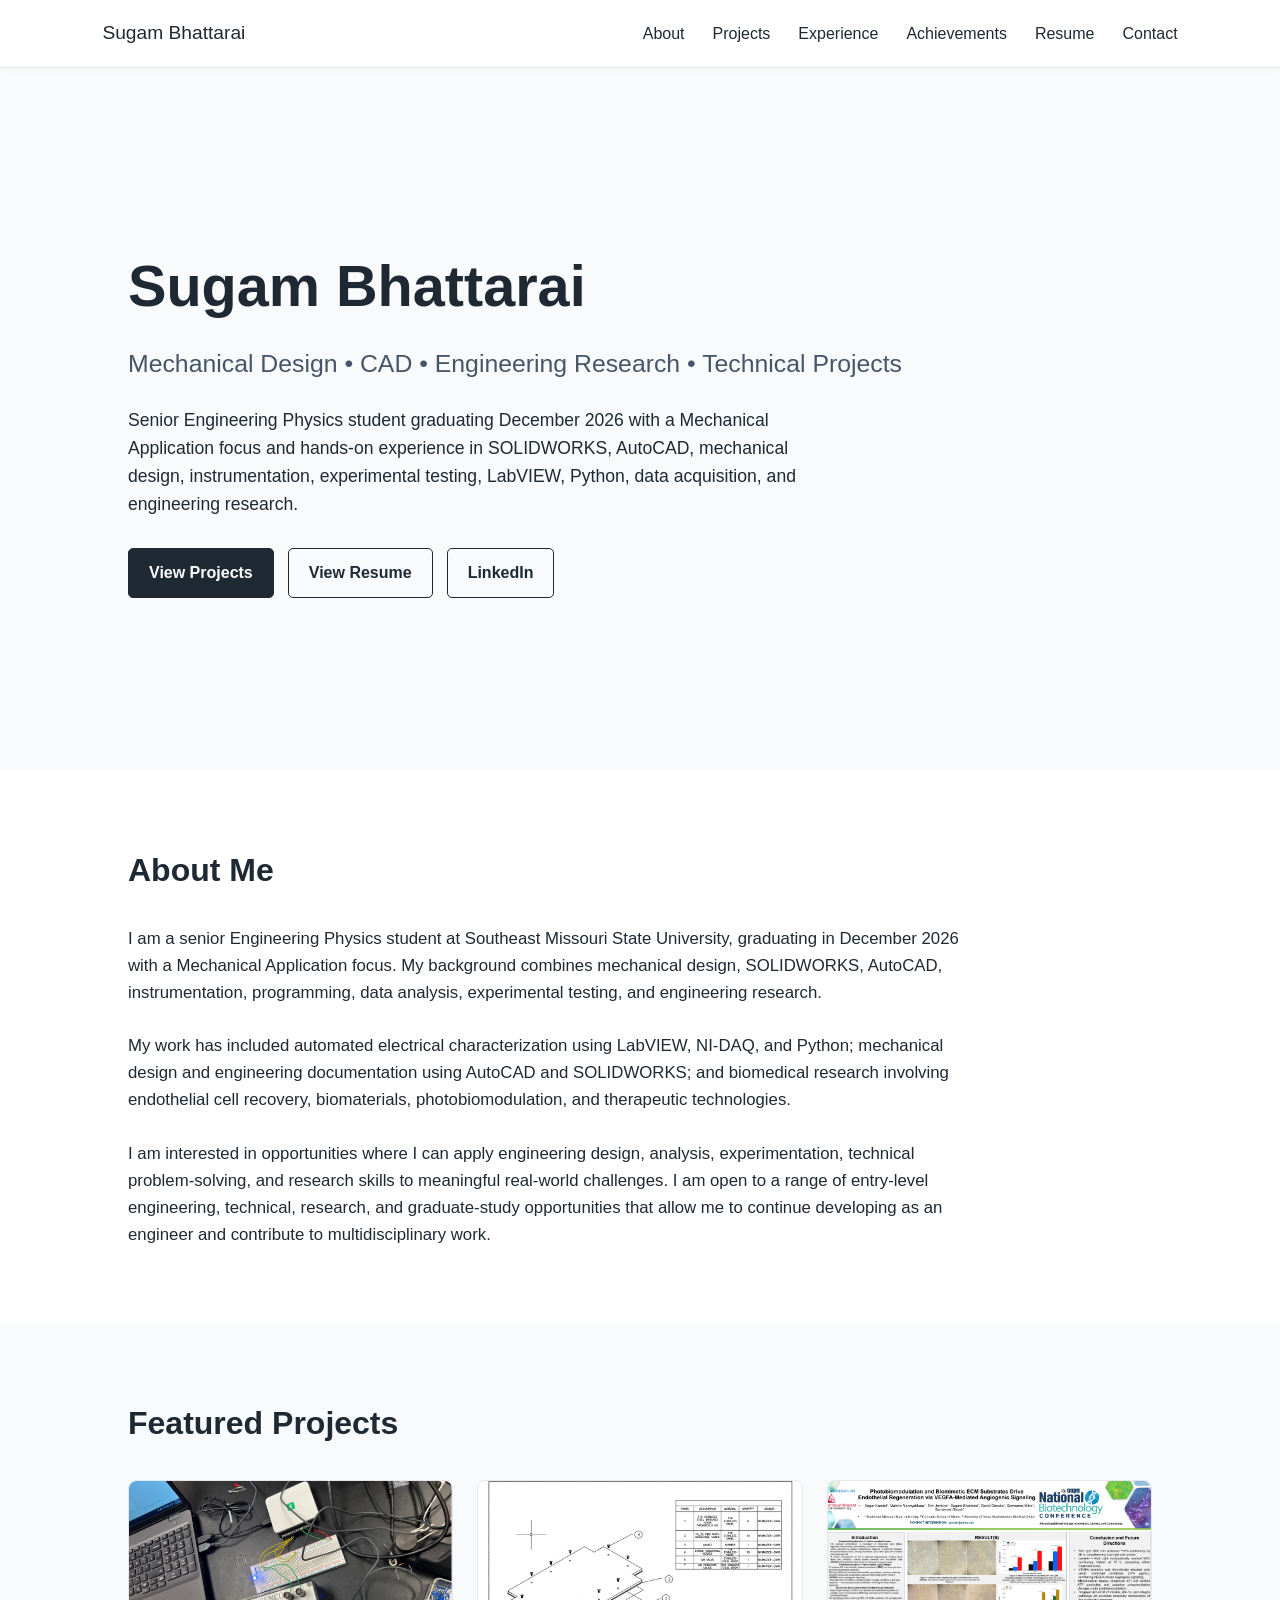
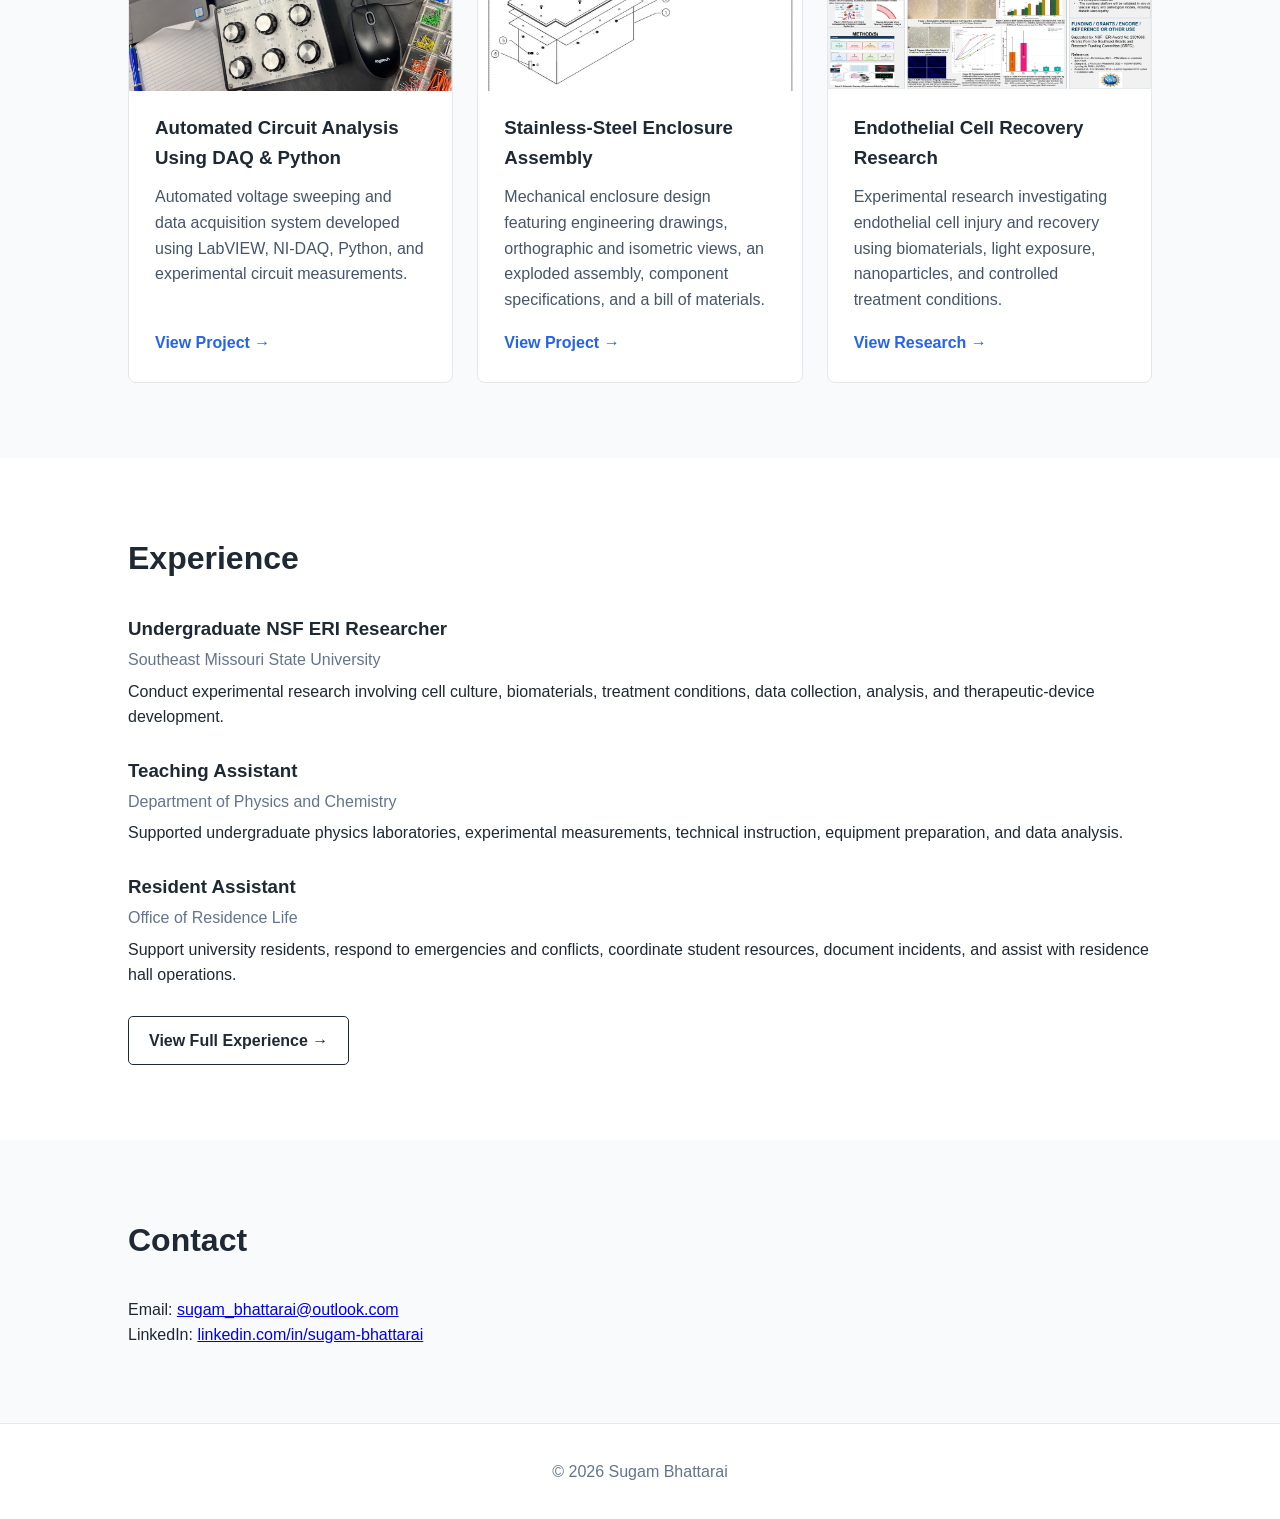
==== index.html @ 2b696fe0 "Update personal statement in index.html Revised personal statement to emphasize interest in a broade" ====
<!DOCTYPE html>
<html lang="en">

<head>
    <meta charset="UTF-8">

    <meta name="viewport"
          content="width=device-width, initial-scale=1.0">

    <meta name="description"
          content="Engineering portfolio of Sugam Bhattarai featuring mechanical design, CAD, research, instrumentation, data analysis, and technical projects.">

    <title>Sugam Bhattarai | Engineering Portfolio</title>

    <link rel="stylesheet" href="style.css">
</head>

<body>

<!-- ====================================================== -->
<!-- NAVIGATION -->
<!-- ====================================================== -->

<nav>

    <div class="logo">
        <a href="index.html">Sugam Bhattarai</a>
    </div>

    <ul>
        <li><a href="index.html#about">About</a></li>
        <li><a href="index.html#projects">Projects</a></li>
        <li><a href="experience.html">Experience</a></li>
        <li><a href="achievements.html">Achievements</a></li>
        <li><a href="resume.html">Resume</a></li>
        <li><a href="index.html#contact">Contact</a></li>
    </ul>

</nav>


<!-- ====================================================== -->
<!-- HERO -->
<!-- ====================================================== -->

<header class="hero">

    <div class="hero-content">

        <h1>Sugam Bhattarai</h1>

       <h2>
    Mechanical Design • CAD • Engineering Research • Technical Projects
</h2>

<p>
    Senior Engineering Physics student graduating December 2026
    with a Mechanical Application focus and hands-on experience
    in SOLIDWORKS, AutoCAD, mechanical design, instrumentation,
    experimental testing, LabVIEW, Python, data acquisition,
    and engineering research.
</p>

       <div class="buttons">

    <a class="button primary"
       href="#projects">
        View Projects
    </a>

    <a class="button"
       href="resume.html">
        View Resume
    </a>

    <a class="button"
       href="https://www.linkedin.com/in/sugam-bhattarai"
       target="_blank">
        LinkedIn
    </a>

</div>

    </div>

</header>


<!-- ====================================================== -->
<!-- ABOUT -->
<!-- ====================================================== -->

<section id="about">

    <h2 class="section-title">
        About Me
    </h2>

    <div class="about-text">

        <p>
            I am a senior Engineering Physics student at Southeast Missouri
            State University, graduating in December 2026 with a Mechanical
            Application focus. My background combines mechanical design,
            SOLIDWORKS, AutoCAD, instrumentation, programming, data analysis,
            experimental testing, and engineering research.
        </p>

        <br>

        <p>
            My work has included automated electrical characterization
            using LabVIEW, NI-DAQ, and Python; mechanical design and
            engineering documentation using AutoCAD and SOLIDWORKS; and
            biomedical research involving endothelial cell recovery,
            biomaterials, photobiomodulation, and therapeutic technologies.
        </p>

        <br>

        <p>
    I am interested in opportunities where I can apply engineering
    design, analysis, experimentation, technical problem-solving,
    and research skills to meaningful real-world challenges. I am
    open to a range of entry-level engineering, technical, research,
    and graduate-study opportunities that allow me to continue
    developing as an engineer and contribute to multidisciplinary work.
</p>

    </div>

</section>


<!-- ====================================================== -->
<!-- PROJECTS -->
<!-- ====================================================== -->

<section id="projects" class="projects">

    <h2 class="section-title">
        Featured Projects
    </h2>

    <div class="project-grid">


        <!-- DAQ PROJECT -->

        <div class="project-card">

            <a class="project-thumbnail-link"
               href="projects/daq-python.html">

                <img class="project-thumbnail"
                     src="images/daq/daq-resistor-setup.png"
                     alt="NI DAQ and resistor circuit testing setup"
                     loading="lazy">

            </a>

            <h3>
                Automated Circuit Analysis Using DAQ & Python
            </h3>

            <p>
                Automated voltage sweeping and data acquisition system
                developed using LabVIEW, NI-DAQ, Python, and experimental
                circuit measurements.
            </p>

            <a class="project-link"
               href="projects/daq-python.html">
                View Project →
            </a>

        </div>


        <!-- ENCLOSURE PROJECT -->

        <div class="project-card">

            <a class="project-thumbnail-link"
               href="projects/enclosure.html">

                <img class="project-thumbnail"
                     src="images/enclosure/enclosure-exploded-assembly.jpeg"
                     alt="Exploded engineering drawing of stainless-steel enclosure"
                     loading="lazy">

            </a>

            <h3>
                Stainless-Steel Enclosure Assembly
            </h3>

            <p>
                Mechanical enclosure design featuring engineering drawings,
                orthographic and isometric views, an exploded assembly,
                component specifications, and a bill of materials.
            </p>

            <a class="project-link"
               href="projects/enclosure.html">
                View Project →
            </a>

        </div>


        <!-- RESEARCH PROJECT -->

        <div class="project-card">

            <a class="project-thumbnail-link"
               href="research.html">

                <img class="project-thumbnail"
                     src="images/research/endothelial-regeneration-poster.jpg"
                     alt="Endothelial regeneration research poster"
                     loading="lazy">

            </a>

            <h3>
                Endothelial Cell Recovery Research
            </h3>

            <p>
                Experimental research investigating endothelial cell injury
                and recovery using biomaterials, light exposure,
                nanoparticles, and controlled treatment conditions.
            </p>

            <a class="project-link"
               href="research.html">
                View Research →
            </a>

        </div>


    </div>

</section>

<!-- ====================================================== -->
<!-- EXPERIENCE -->
<!-- ====================================================== -->

<section id="experience">

    <h2 class="section-title">
        Experience
    </h2>


    <div class="experience-item">

        <h3>
            Undergraduate NSF ERI Researcher
        </h3>

        <div class="experience-meta">
            Southeast Missouri State University
        </div>

        <p>
            Conduct experimental research involving cell culture,
            biomaterials, treatment conditions, data collection,
            analysis, and therapeutic-device development.
        </p>

    </div>


    <div class="experience-item">

        <h3>
            Teaching Assistant
        </h3>

        <div class="experience-meta">
            Department of Physics and Chemistry
        </div>

    <p>
    Supported undergraduate physics laboratories,
    experimental measurements, technical instruction,
    equipment preparation, and data analysis.
</p>

    </div>


    <div class="experience-item">

        <h3>
            Resident Assistant
        </h3>

        <div class="experience-meta">
            Office of Residence Life
        </div>

        <p>
            Support university residents, respond to emergencies
            and conflicts, coordinate student resources,
            document incidents, and assist with residence hall operations.
        </p>

    </div>
    <div class="section-action">

    <a class="button"
       href="experience.html">
        View Full Experience →
    </a>

</div>

</section>


<!-- ====================================================== -->
<!-- CONTACT -->
<!-- ====================================================== -->

<section id="contact" class="projects">

    <h2 class="section-title">
        Contact
    </h2>

    <p>
        Email:
        <a href="mailto:sugam_bhattarai@outlook.com">
            sugam_bhattarai@outlook.com
        </a>
    </p>

    <p>
        LinkedIn:
        <a href="https://www.linkedin.com/in/sugam-bhattarai"
           target="_blank">
            linkedin.com/in/sugam-bhattarai
        </a>
    </p>

</section>


<!-- ====================================================== -->
<!-- FOOTER -->
<!-- ====================================================== -->

<footer>

    © 2026 Sugam Bhattarai

</footer>

</body>

</html>
---- style.css ----
* {
    margin: 0;
    padding: 0;
    box-sizing: border-box;
}

html {
    scroll-behavior: smooth;
}

body {
    font-family: Arial, Helvetica, sans-serif;
    color: #1f2933;
    background: #ffffff;
    line-height: 1.6;
}

/* NAVIGATION */

nav {
    display: flex;
    justify-content: space-between;
    align-items: center;
    padding: 18px 8%;
    border-bottom: 1px solid #e5e7eb;
    background: white;
    position: sticky;
    top: 0;
    z-index: 1000;
}

.logo {
    font-size: 1.2rem;
    font-weight: 700;
}

nav ul {
    display: flex;
    gap: 28px;
    list-style: none;
}

nav a {
    color: #1f2933;
    text-decoration: none;
    font-weight: 500;
}

nav a:hover {
    color: #2563eb;
}

/* HERO */

.hero {
    min-height: 78vh;
    display: flex;
    align-items: center;
    padding: 80px 10%;
    background: #f8fafc;
}

.hero-content {
    max-width: 850px;
}

.hero h1 {
    font-size: 3.6rem;
    margin-bottom: 12px;
}

.hero h2 {
    font-size: 1.55rem;
    font-weight: 500;
    margin-bottom: 22px;
    color: #475569;
}

.hero p {
    font-size: 1.1rem;
    max-width: 720px;
    margin-bottom: 30px;
}

.buttons {
    display: flex;
    gap: 14px;
    flex-wrap: wrap;
}

.button {
    display: inline-block;
    padding: 11px 20px;
    text-decoration: none;
    border: 1px solid #1f2933;
    color: #1f2933;
    border-radius: 5px;
    font-weight: 600;
}

.button.primary {
    background: #1f2933;
    color: white;
}

.button:hover {
    opacity: 0.8;
}

/* GENERAL SECTIONS */

section {
    padding: 75px 10%;
}

.section-title {
    font-size: 2rem;
    margin-bottom: 30px;
}

.about-text {
    max-width: 850px;
    font-size: 1.05rem;
}

/* PROJECTS */

.projects {
    background: #f8fafc;
}

.project-grid {
    display: grid;
    grid-template-columns: repeat(auto-fit, minmax(270px, 1fr));
    gap: 24px;
}

.project-card {
    background: white;
    border: 1px solid #e5e7eb;
    border-radius: 8px;
    padding: 26px;
}

.project-card h3 {
    margin-bottom: 12px;
}

.project-card p {
    color: #475569;
    margin-bottom: 18px;
}

.project-card a {
    color: #2563eb;
    text-decoration: none;
    font-weight: 600;
}

/* EXPERIENCE */

.experience-item {
    margin-bottom: 26px;
}

.experience-item h3 {
    margin-bottom: 3px;
}

.experience-meta {
    color: #64748b;
    margin-bottom: 6px;
}

/* FOOTER */

footer {
    text-align: center;
    padding: 35px;
    border-top: 1px solid #e5e7eb;
    color: #64748b;
}

/* MOBILE */

@media (max-width: 700px) {

    nav ul {
        display: none;
    }

    .hero h1 {
        font-size: 2.5rem;
    }

    .hero {
        min-height: 65vh;
    }
}
/* ====================================================== */
/* PROJECT PAGE */
/* ====================================================== */

.project-hero {
    padding: 90px 10% 70px;
    background: #f8fafc;
    min-height: auto;
}

.project-container {
    max-width: 1000px;
    margin: 0 auto;
}

.project-label {
    text-transform: uppercase;
    letter-spacing: 1.5px;
    font-size: 0.9rem;
    font-weight: 700;
    color: #64748b;
    margin-bottom: 12px;
}

.project-hero h1 {
    font-size: 3rem;
    line-height: 1.15;
    margin-bottom: 18px;
}

.project-subtitle {
    max-width: 800px;
    font-size: 1.15rem;
    color: #475569;
    margin-bottom: 22px;
}

.project-meta {
    display: flex;
    flex-wrap: wrap;
    gap: 12px;
}

.project-meta span {
    border: 1px solid #cbd5e1;
    padding: 7px 12px;
    border-radius: 20px;
    font-size: 0.9rem;
    background: white;
}

.project-list {
    margin-top: 18px;
    padding-left: 22px;
}

.project-list li {
    margin-bottom: 8px;
}

.gallery-placeholder {
    margin-top: 25px;
    min-height: 280px;
    border: 2px dashed #cbd5e1;
    border-radius: 8px;
    display: flex;
    align-items: center;
    justify-content: center;
    color: #64748b;
    background: #f8fafc;
}

.skill-tags {
    display: flex;
    flex-wrap: wrap;
    gap: 10px;
}

.skill-tags span {
    padding: 8px 13px;
    border: 1px solid #cbd5e1;
    border-radius: 20px;
    background: white;
    font-size: 0.9rem;
}

.logo a {
    color: inherit;
    text-decoration: none;
}

@media (max-width: 700px) {

    .project-hero h1 {
        font-size: 2.2rem;
    }

    .project-hero {
        padding-top: 60px;
    }
}
/* ====================================================== */
/* PROJECT IMAGE GALLERY FIX */
/* ====================================================== */

.featured-drawing,
.drawing-card {
    width: 100%;
    max-width: 100%;
    overflow: hidden;
}

.featured-drawing a,
.drawing-card a {
    display: block;
    width: 100%;
}

.featured-drawing img,
.drawing-card img {
    display: block;
    width: 100%;
    max-width: 100%;
    height: auto;
    object-fit: contain;
}

.drawing-grid {
    display: grid;
    grid-template-columns: repeat(2, minmax(0, 1fr));
    gap: 24px;
    width: 100%;
}

@media (max-width: 800px) {
    .drawing-grid {
        grid-template-columns: 1fr;
    }
}
/* ====================================================== */
/* DAQ PROJECT PAGE */
/* ====================================================== */

.flow-grid,
.result-grid {
    display: grid;
    grid-template-columns: repeat(auto-fit, minmax(220px, 1fr));
    gap: 24px;
}

.flow-card,
.result-card {
    background: #ffffff;
    border: 1px solid #e2e8f0;
    border-radius: 10px;
    padding: 22px;
}

.flow-card h3,
.result-card h3 {
    margin-bottom: 10px;
}

.flow-card p,
.result-card p {
    color: #64748b;
}
/* ====================================================== */
/* ACHIEVEMENTS PAGE */
/* ====================================================== */

.achievement-grid {
    display: grid;
    grid-template-columns: repeat(2, minmax(0, 1fr));
    gap: 24px;
}

.achievement-card {
    background: #ffffff;
    border: 1px solid #e2e8f0;
    border-radius: 10px;
    padding: 26px;
}

.achievement-card h3 {
    margin-bottom: 8px;
}

.achievement-card p {
    color: #64748b;
}

.achievement-year {
    display: inline-block;
    font-size: 0.82rem;
    font-weight: 700;
    letter-spacing: 0.7px;
    color: #475569;
    margin-bottom: 10px;
}

.achievement-organization {
    font-weight: 600;
    color: #475569 !important;
}

.membership-card {
    background: #ffffff;
    border: 1px solid #e2e8f0;
    border-radius: 10px;
    padding: 30px;
    max-width: 700px;
}

.membership-card h2 {
    margin-bottom: 4px;
}

.membership-role {
    font-weight: 600;
    color: #475569;
    margin-bottom: 12px;
}

.membership-card p:last-child {
    color: #64748b;
}

@media (max-width: 800px) {

    .achievement-grid {
        grid-template-columns: 1fr;
    }

}
/* ====================================================== */
/* EXPERIENCE PAGE */
/* ====================================================== */

.experience-detail {
    background: #ffffff;
    border: 1px solid #e2e8f0;
    border-radius: 10px;
    padding: 28px;
    margin-bottom: 26px;
}

.experience-header {
    display: flex;
    justify-content: space-between;
    align-items: flex-start;
    gap: 25px;
    margin-bottom: 16px;
}

.experience-header h2 {
    margin-bottom: 3px;
    font-size: 1.35rem;
}

.experience-organization {
    font-weight: 600;
    color: #475569;
}

.experience-location {
    color: #64748b;
    font-size: 0.95rem;
}

.experience-date {
    white-space: nowrap;
    font-weight: 600;
    color: #475569;
}

.experience-list {
    padding-left: 22px;
    margin-bottom: 18px;
}

.experience-list li {
    margin-bottom: 7px;
    color: #475569;
}

@media (max-width: 700px) {

    .experience-header {
        flex-direction: column;
        gap: 6px;
    }

    .experience-date {
        white-space: normal;
    }

}
/* ====================================================== */
/* HOMEPAGE POLISH */
/* ====================================================== */


/* PROJECT CARDS */

.project-card {
    display: flex;
    flex-direction: column;
    transition: transform 0.2s ease,
                box-shadow 0.2s ease;
}

.project-card:hover {
    transform: translateY(-4px);
    box-shadow: 0 10px 24px rgba(15, 23, 42, 0.08);
}


/* PROJECT THUMBNAILS */

.project-thumbnail-link {
    display: block;
    margin: -26px -26px 22px;
    overflow: hidden;
    border-radius: 8px 8px 0 0;
}

.project-thumbnail {
    display: block;
    width: 100%;
    height: 210px;
    object-fit: cover;
    background: #f8fafc;
    transition: transform 0.25s ease;
}

.project-thumbnail-link:hover .project-thumbnail {
    transform: scale(1.025);
}


/* PROJECT LINKS */

.project-link {
    margin-top: auto;
}


/* EXPERIENCE CTA */

.section-action {
    margin-top: 28px;
}


/* NAVIGATION POLISH */

nav {
    box-shadow: 0 1px 8px rgba(15, 23, 42, 0.04);
}

/* ====================================================== */
/* TABLET & MOBILE NAVIGATION */
/* ====================================================== */

@media (max-width: 900px) {

    nav {
        flex-direction: column;
        align-items: center;
        gap: 12px;
        padding: 14px 5%;
    }

    nav ul {
        display: flex;
        flex-wrap: wrap;
        justify-content: center;
        gap: 10px 18px;
    }

    nav a {
        font-size: 0.9rem;
    }

}


/* ====================================================== */
/* MOBILE CONTENT */
/* ====================================================== */

@media (max-width: 700px) {

    .hero {
        padding-left: 7%;
        padding-right: 7%;
    }

    section {
        padding-left: 7%;
        padding-right: 7%;
    }

    .project-thumbnail {
        height: 190px;
    }

}
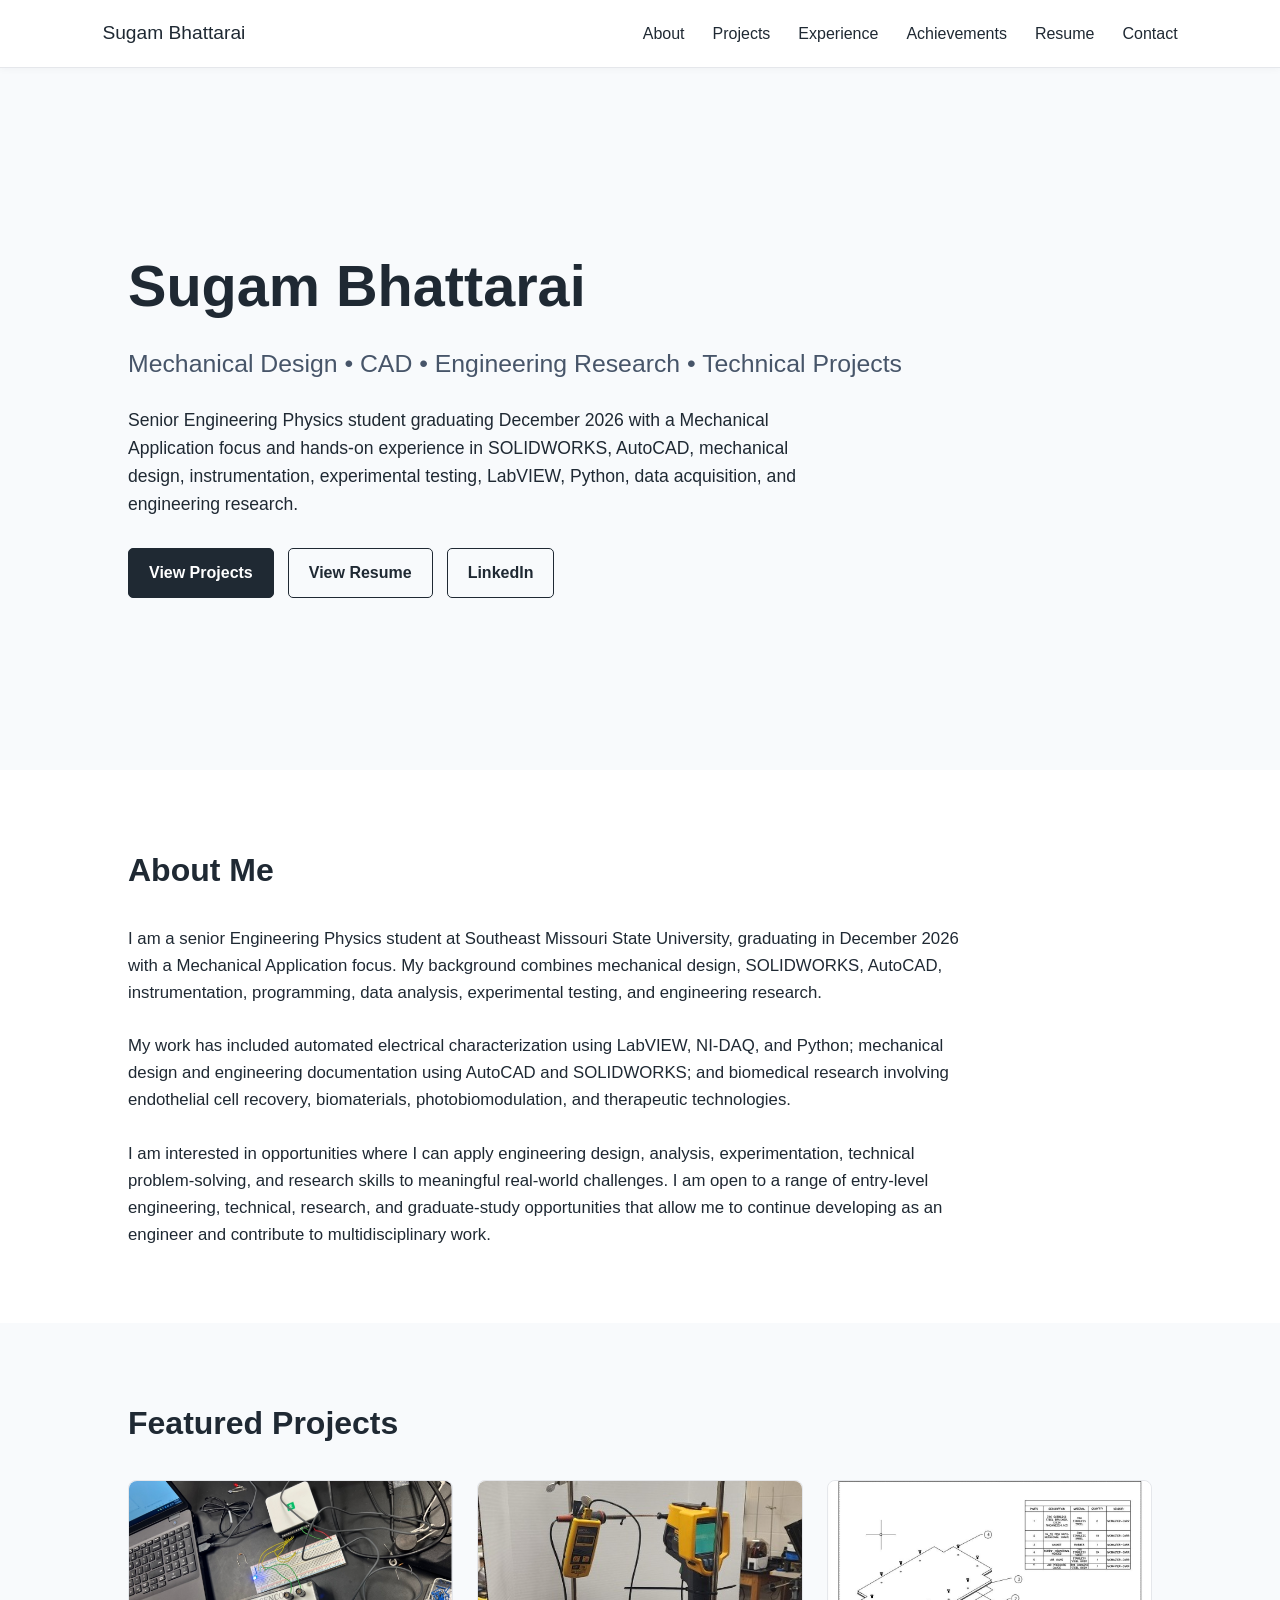
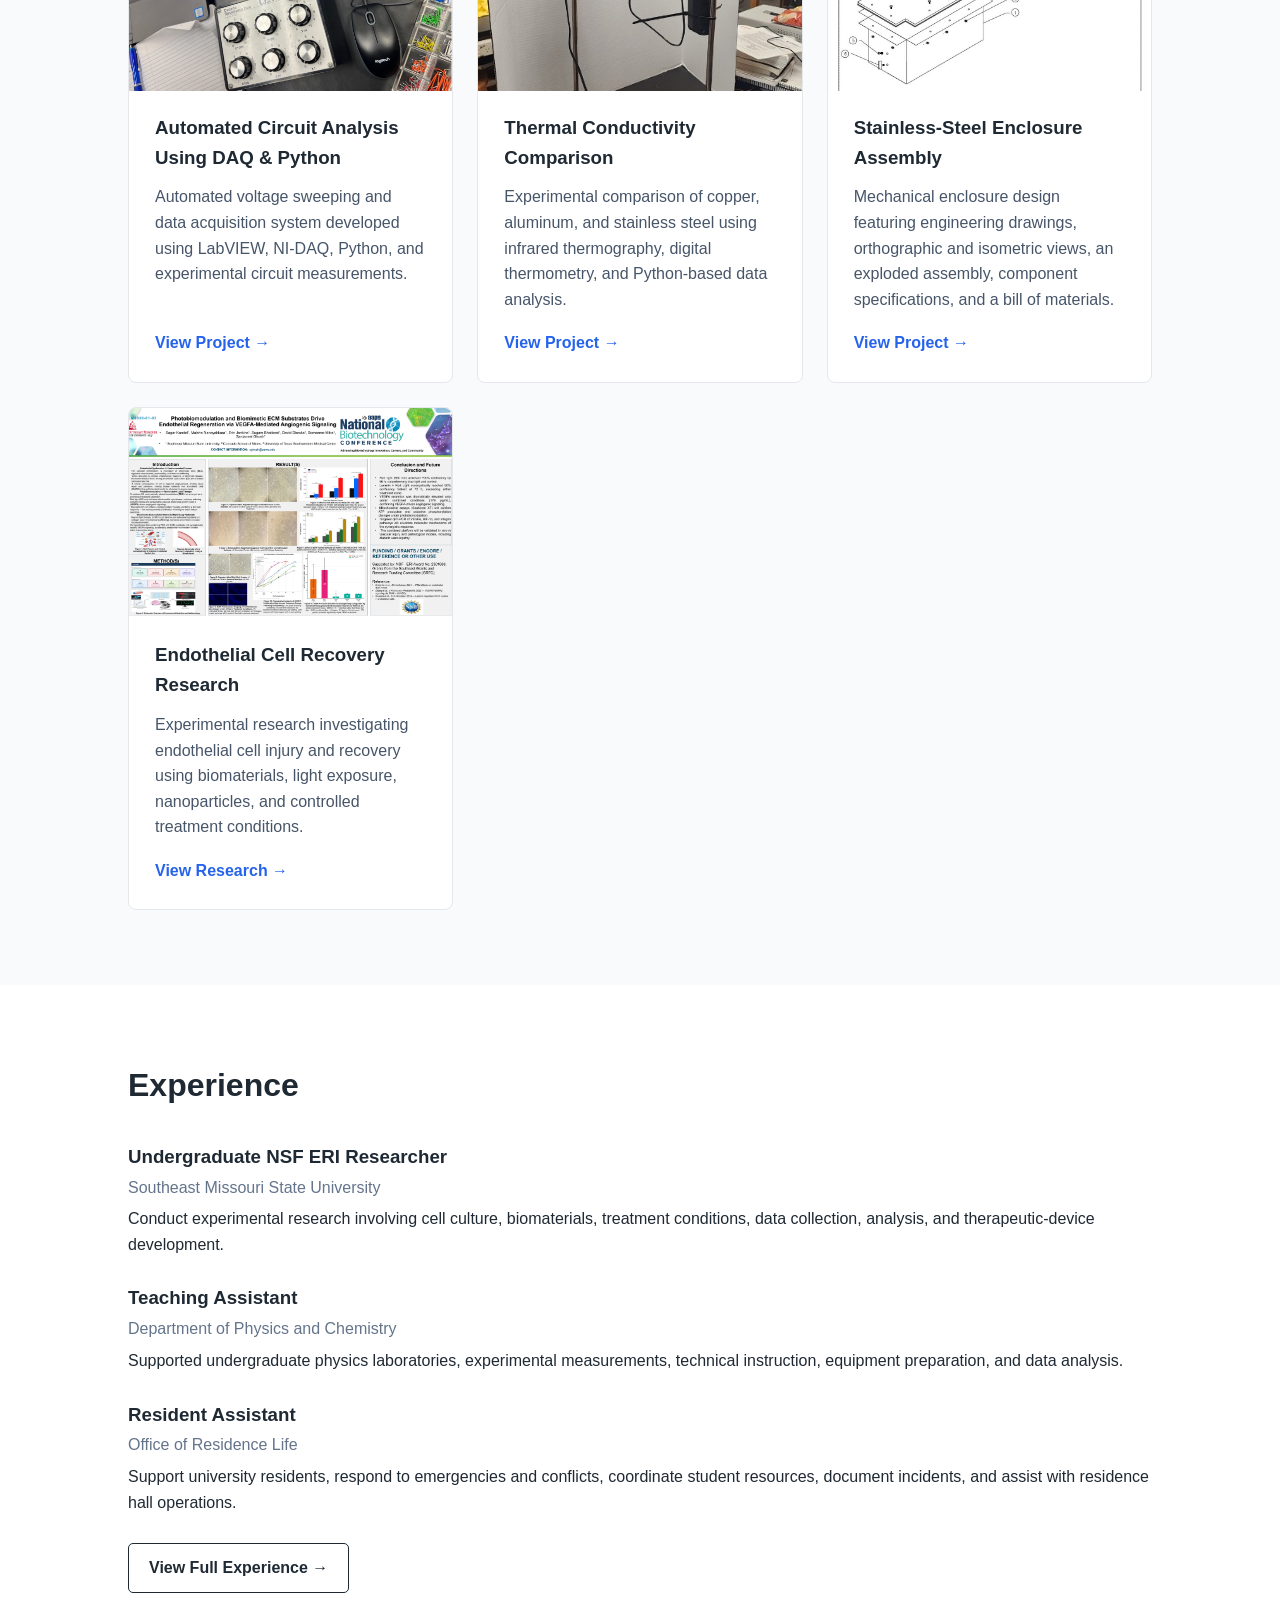
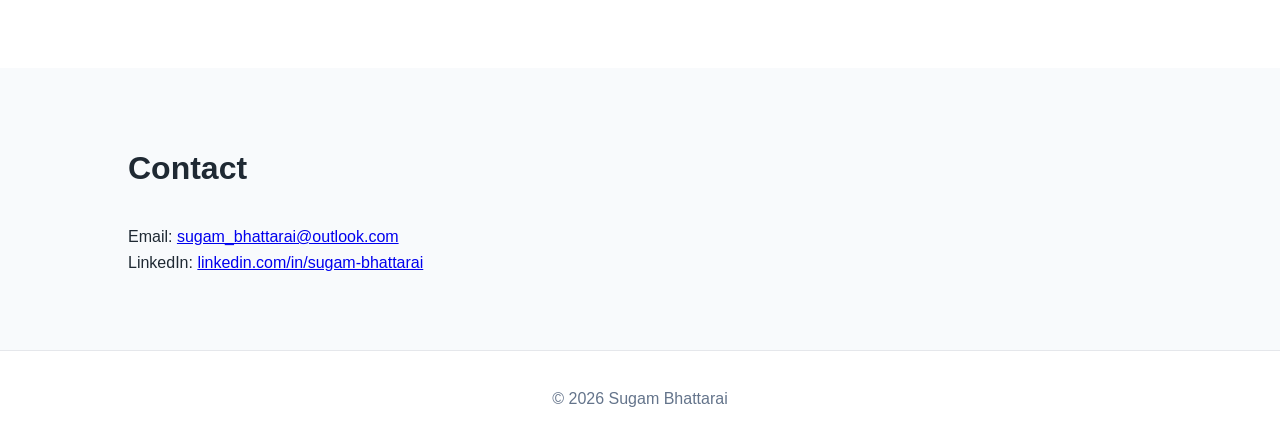
==== commit 2a343e2a: "Add thermal conductivity project to homepage" ====
--- a/index.html
+++ b/index.html
@@ -175,7 +175,36 @@
             </a>
 
         </div>
-
+        <!-- THERMAL CONDUCTIVITY PROJECT -->
+
+        <div class="project-card">
+
+            <a class="project-thumbnail-link"
+               href="projects/thermal-conductivity.html">
+
+                <img class="project-thumbnail"
+                     src="images/thermal/thermal-test-setup.jpg"
+                     alt="Thermal conductivity experiment using infrared imaging and digital thermometry"
+                     loading="lazy">
+
+            </a>
+
+            <h3>
+                Thermal Conductivity Comparison
+            </h3>
+
+            <p>
+                Experimental comparison of copper, aluminum, and
+                stainless steel using infrared thermography,
+                digital thermometry, and Python-based data analysis.
+            </p>
+
+            <a class="project-link"
+               href="projects/thermal-conductivity.html">
+                View Project →
+            </a>
+
+        </div>
 
         <!-- ENCLOSURE PROJECT -->
 
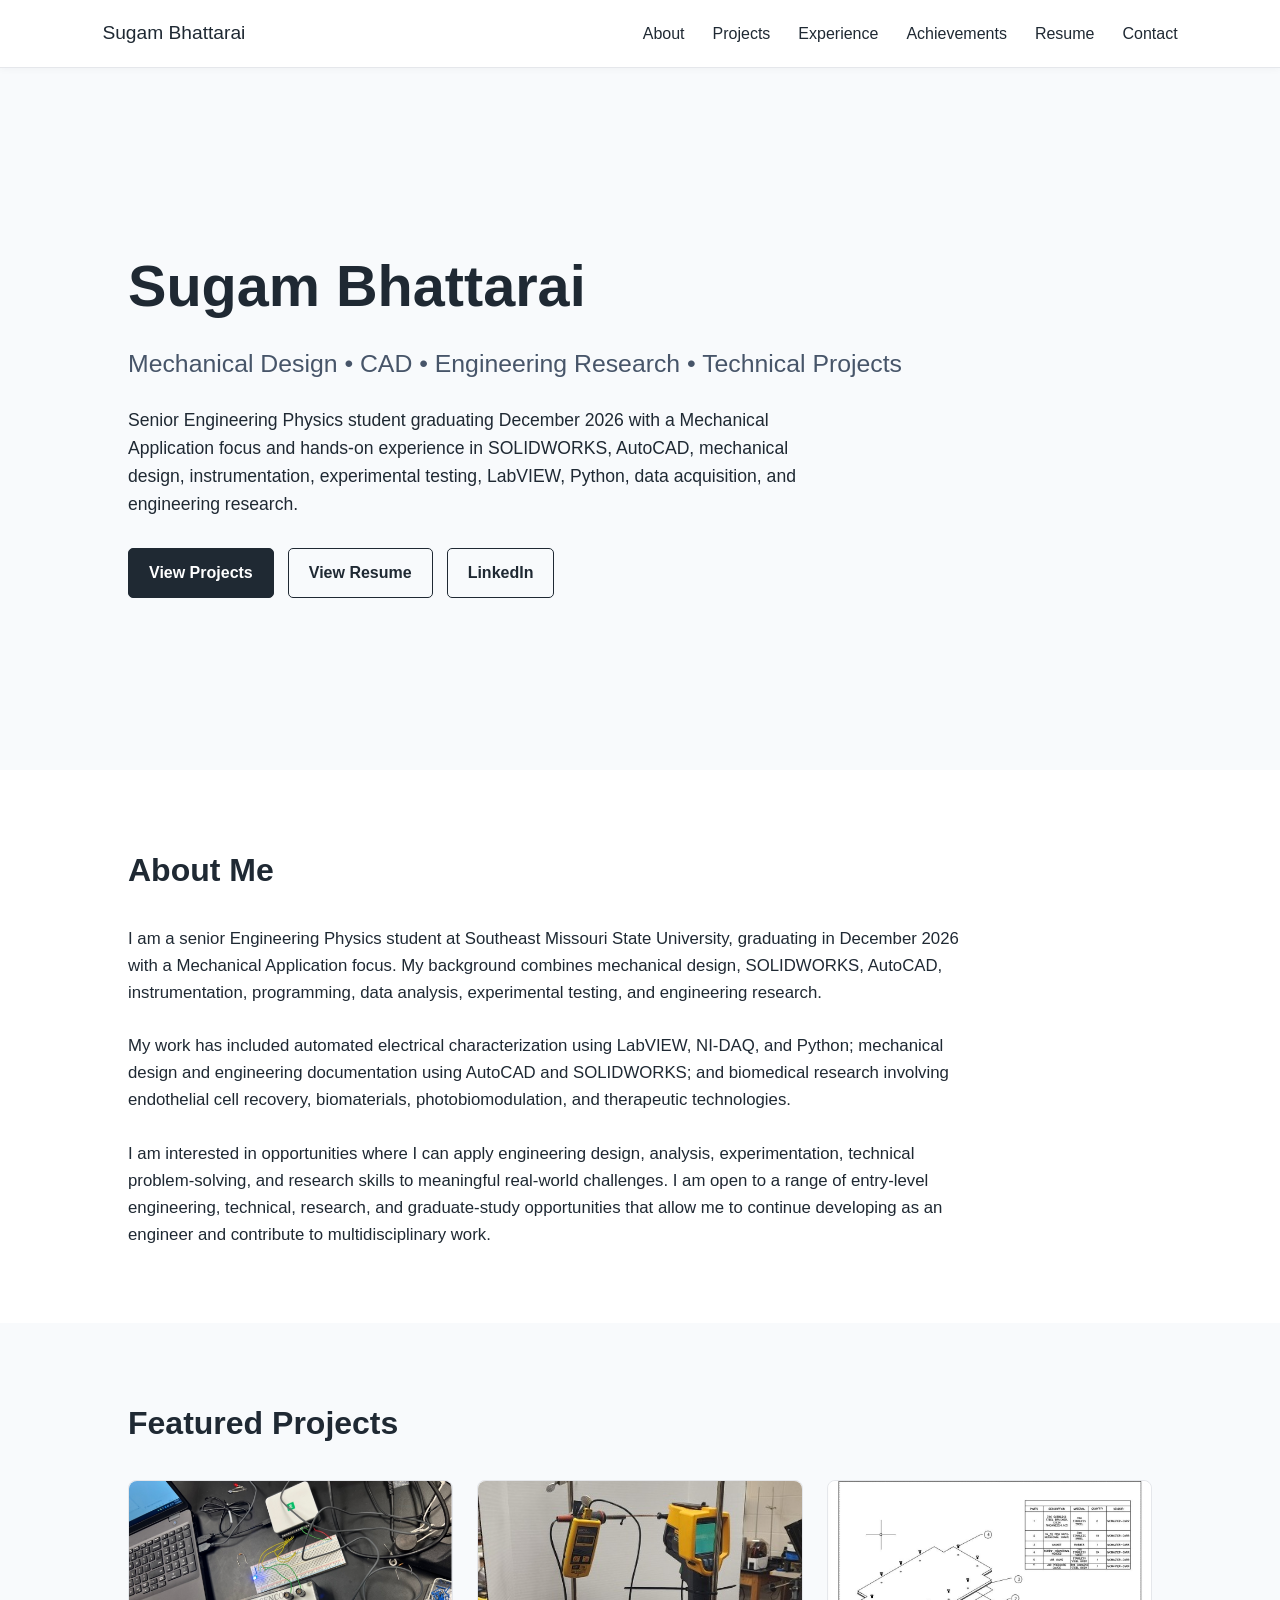
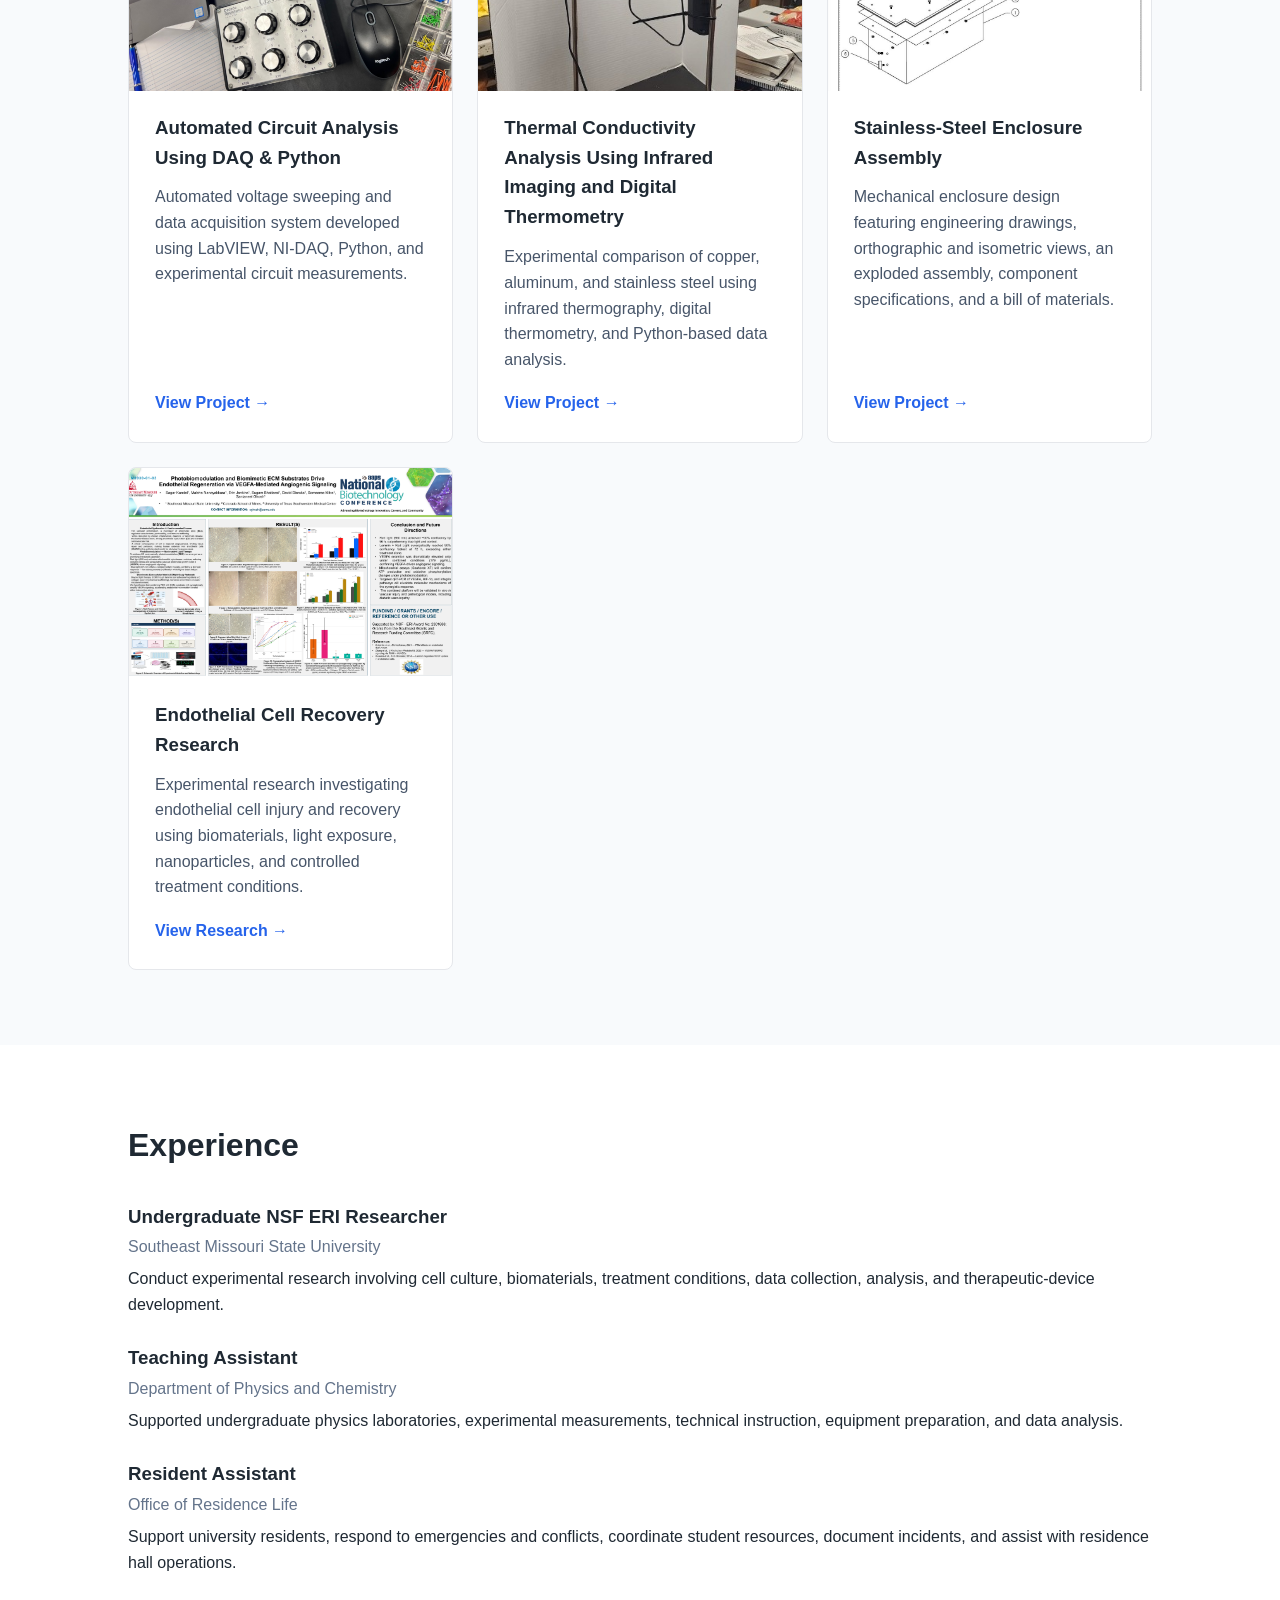
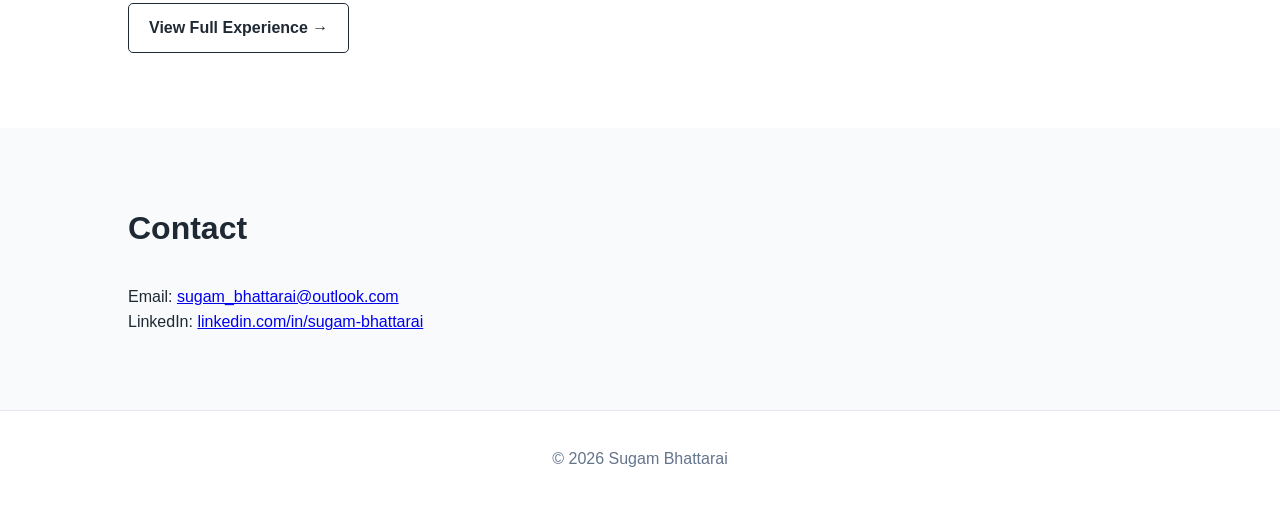
==== commit cd12526b: "Update section title for thermal conductivity analysis" ====
--- a/index.html
+++ b/index.html
@@ -190,7 +190,7 @@
             </a>
 
             <h3>
-                Thermal Conductivity Comparison
+                Thermal Conductivity Analysis Using Infrared Imaging and Digital Thermometry
             </h3>
 
             <p>
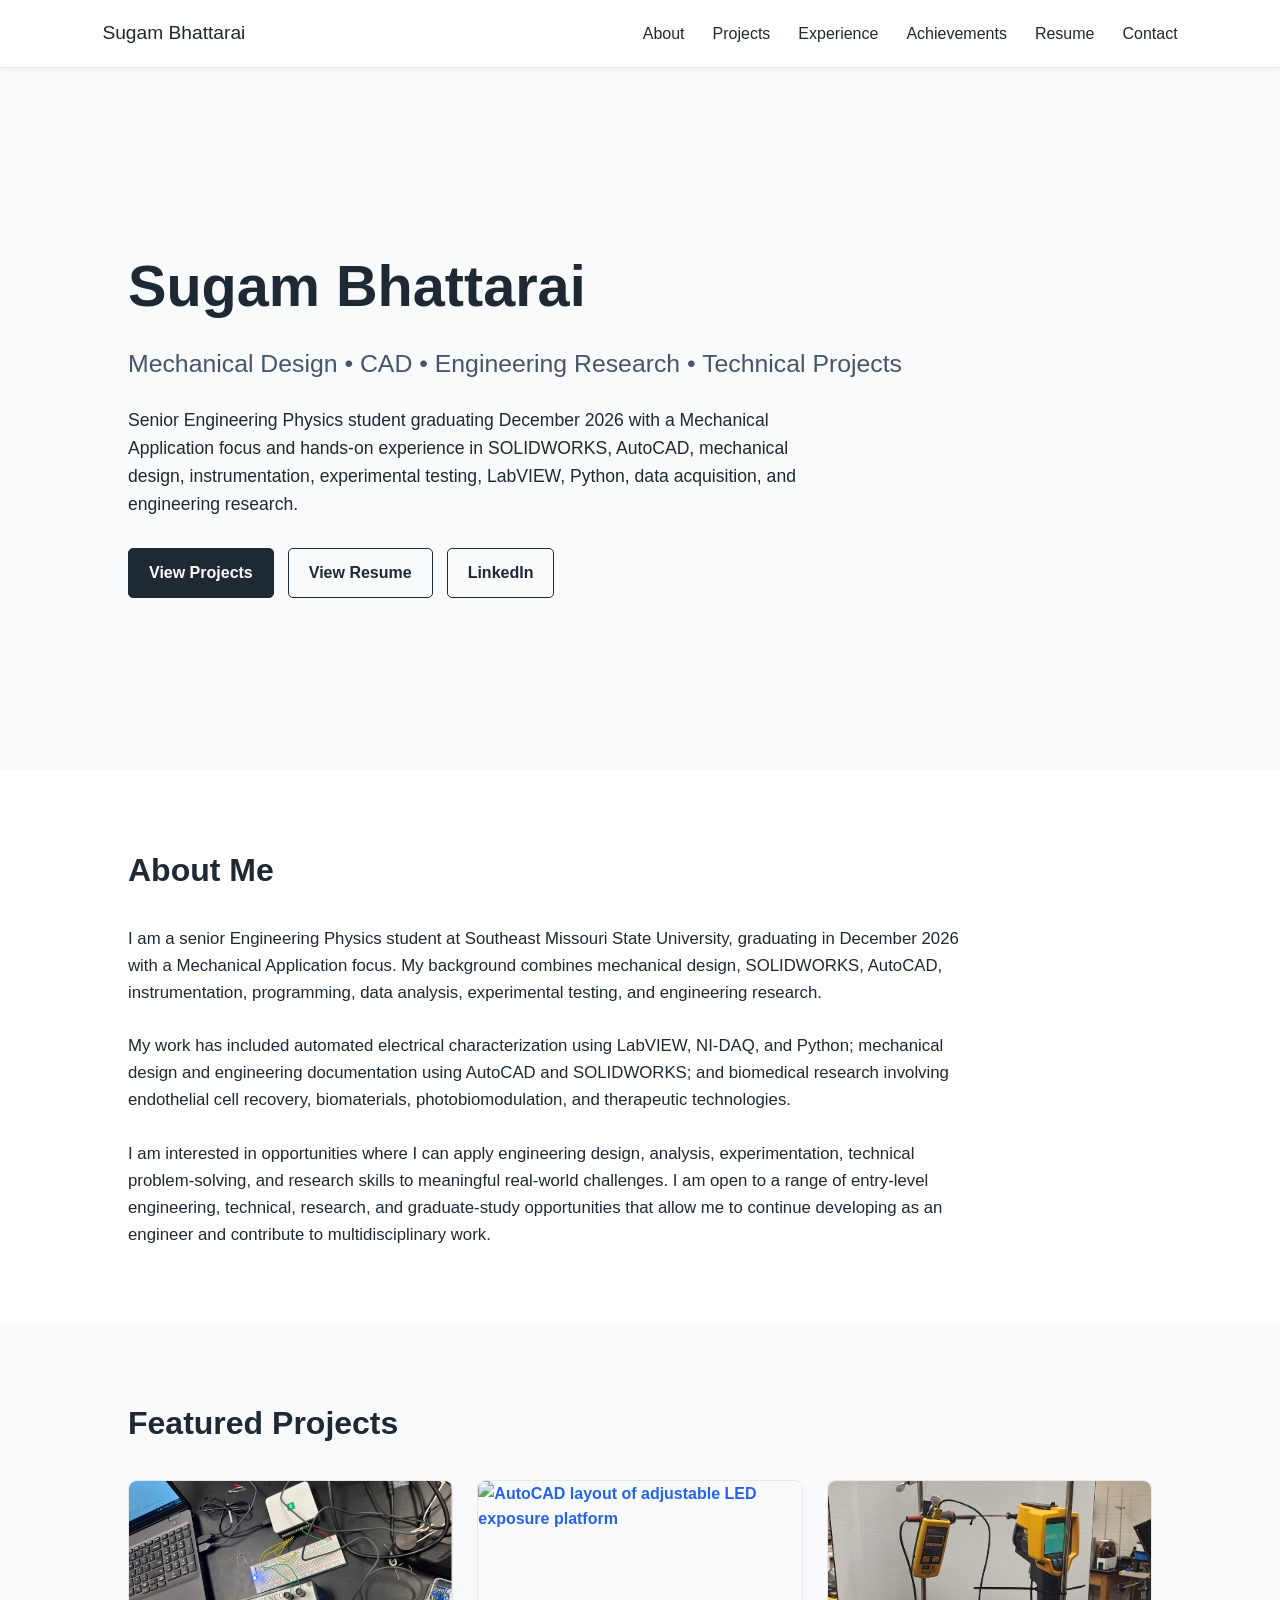
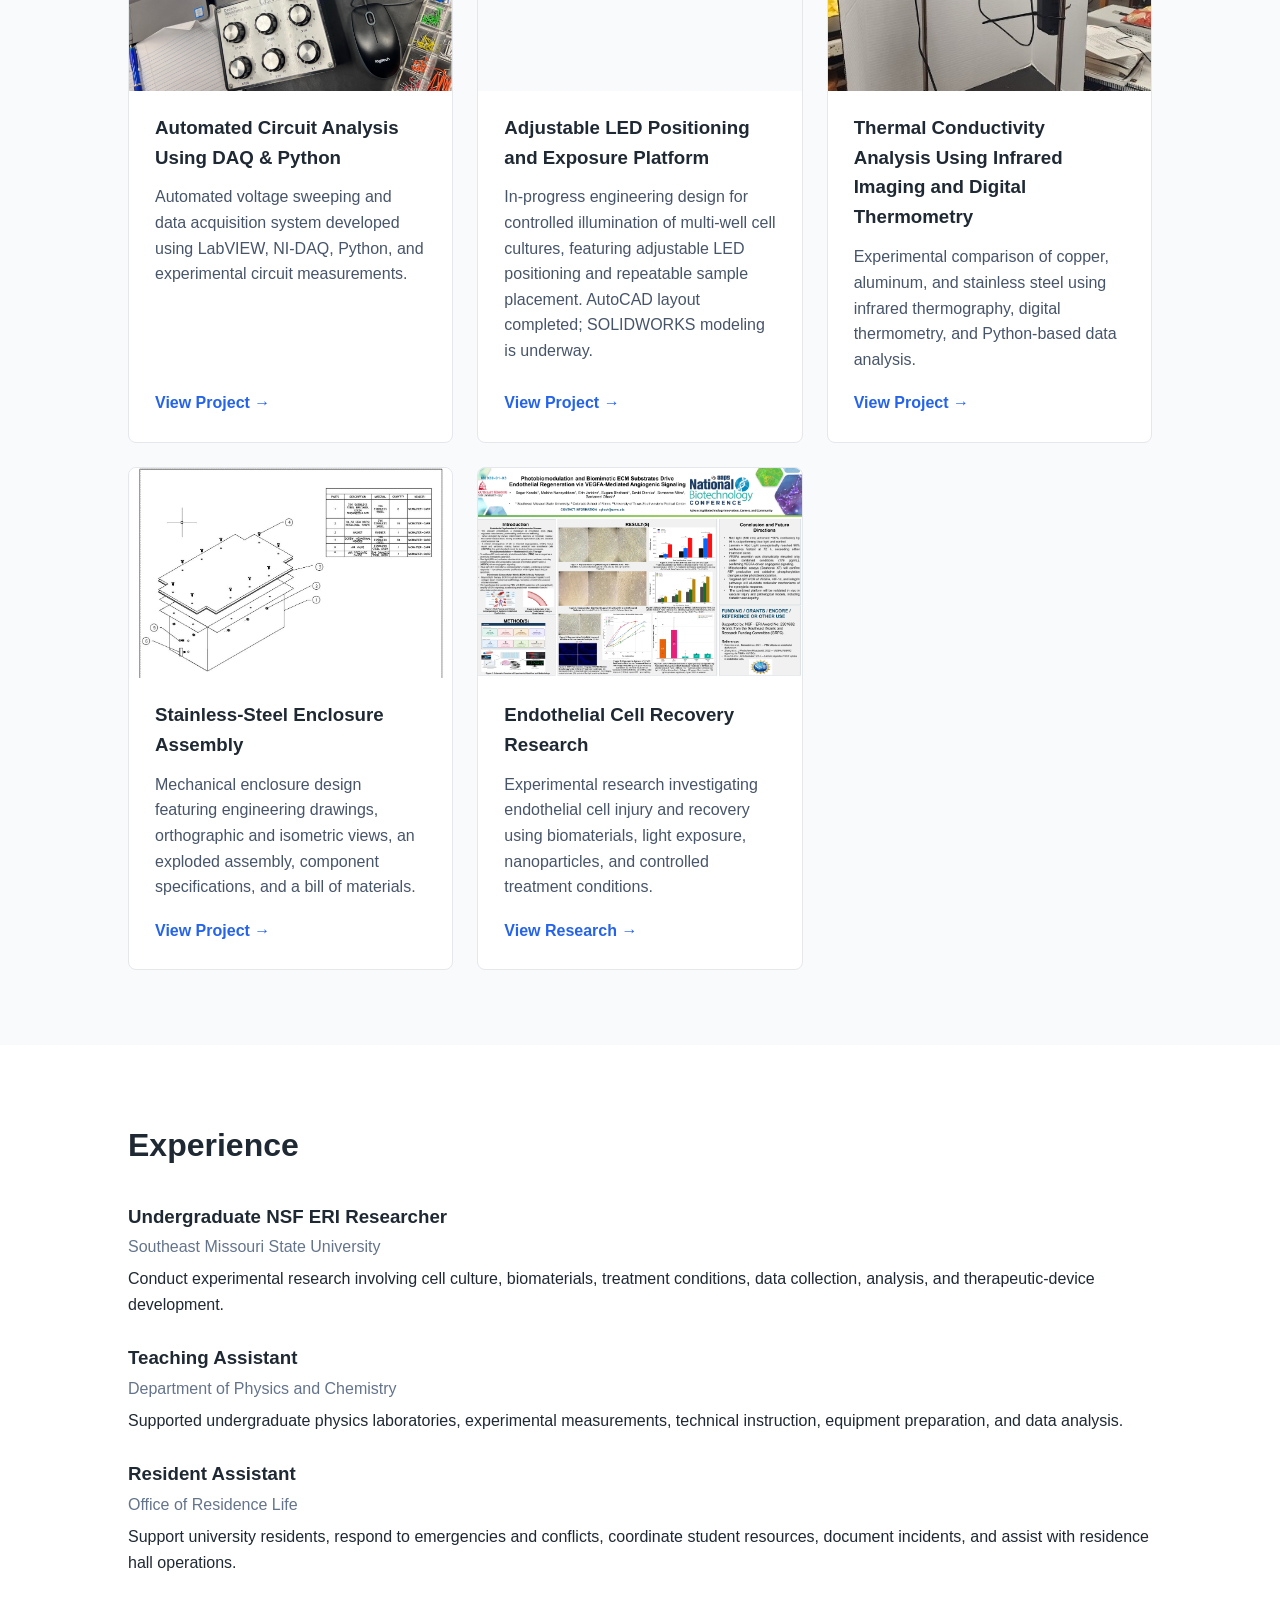
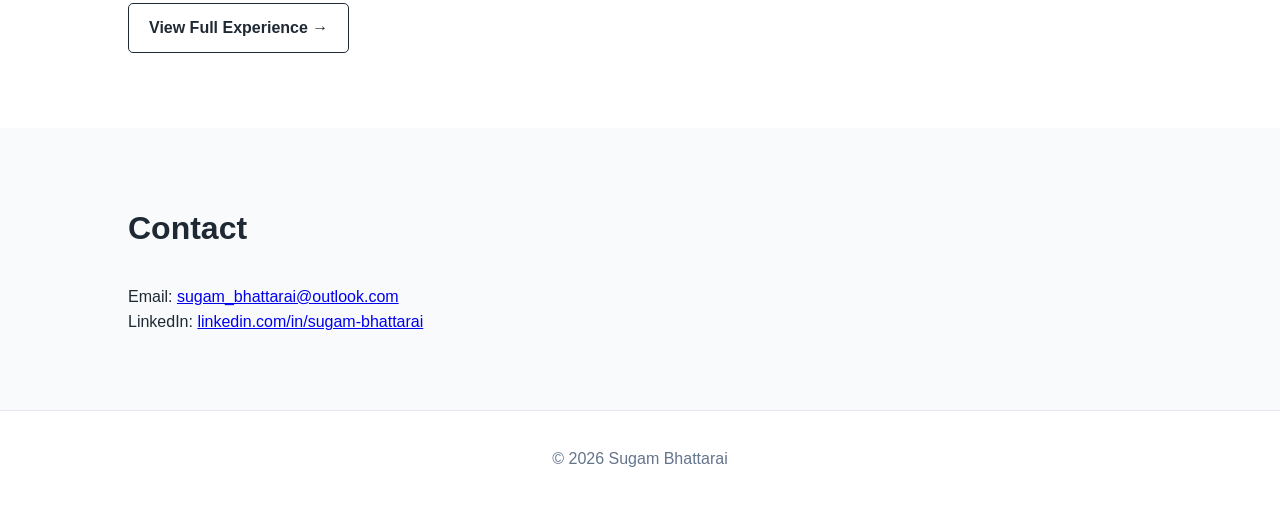
==== commit 8e40fcc5: "Add LED Positioning Platform project card Added a new project card for the Adjustable LED Positionin" ====
--- a/index.html
+++ b/index.html
@@ -174,7 +174,42 @@
                 View Project →
             </a>
 
-        </div>
+                </div>
+
+
+        <!-- LED POSITIONING PLATFORM PROJECT -->
+
+        <div class="project-card">
+
+            <a class="project-thumbnail-link"
+               href="projects/led-exposure-platform.html">
+
+                <img class="project-thumbnail"
+                     src="images/led-platform/autocad-layout.png"
+                     alt="AutoCAD layout of adjustable LED exposure platform"
+                     loading="lazy">
+
+            </a>
+
+            <h3>
+                Adjustable LED Positioning and Exposure Platform
+            </h3>
+
+            <p>
+                In-progress engineering design for controlled illumination
+                of multi-well cell cultures, featuring adjustable LED positioning
+                and repeatable sample placement. AutoCAD layout completed;
+                SOLIDWORKS modeling is underway.
+            </p>
+
+            <a class="project-link"
+               href="projects/led-exposure-platform.html">
+                View Project →
+            </a>
+
+        </div>
+
+
         <!-- THERMAL CONDUCTIVITY PROJECT -->
 
         <div class="project-card">
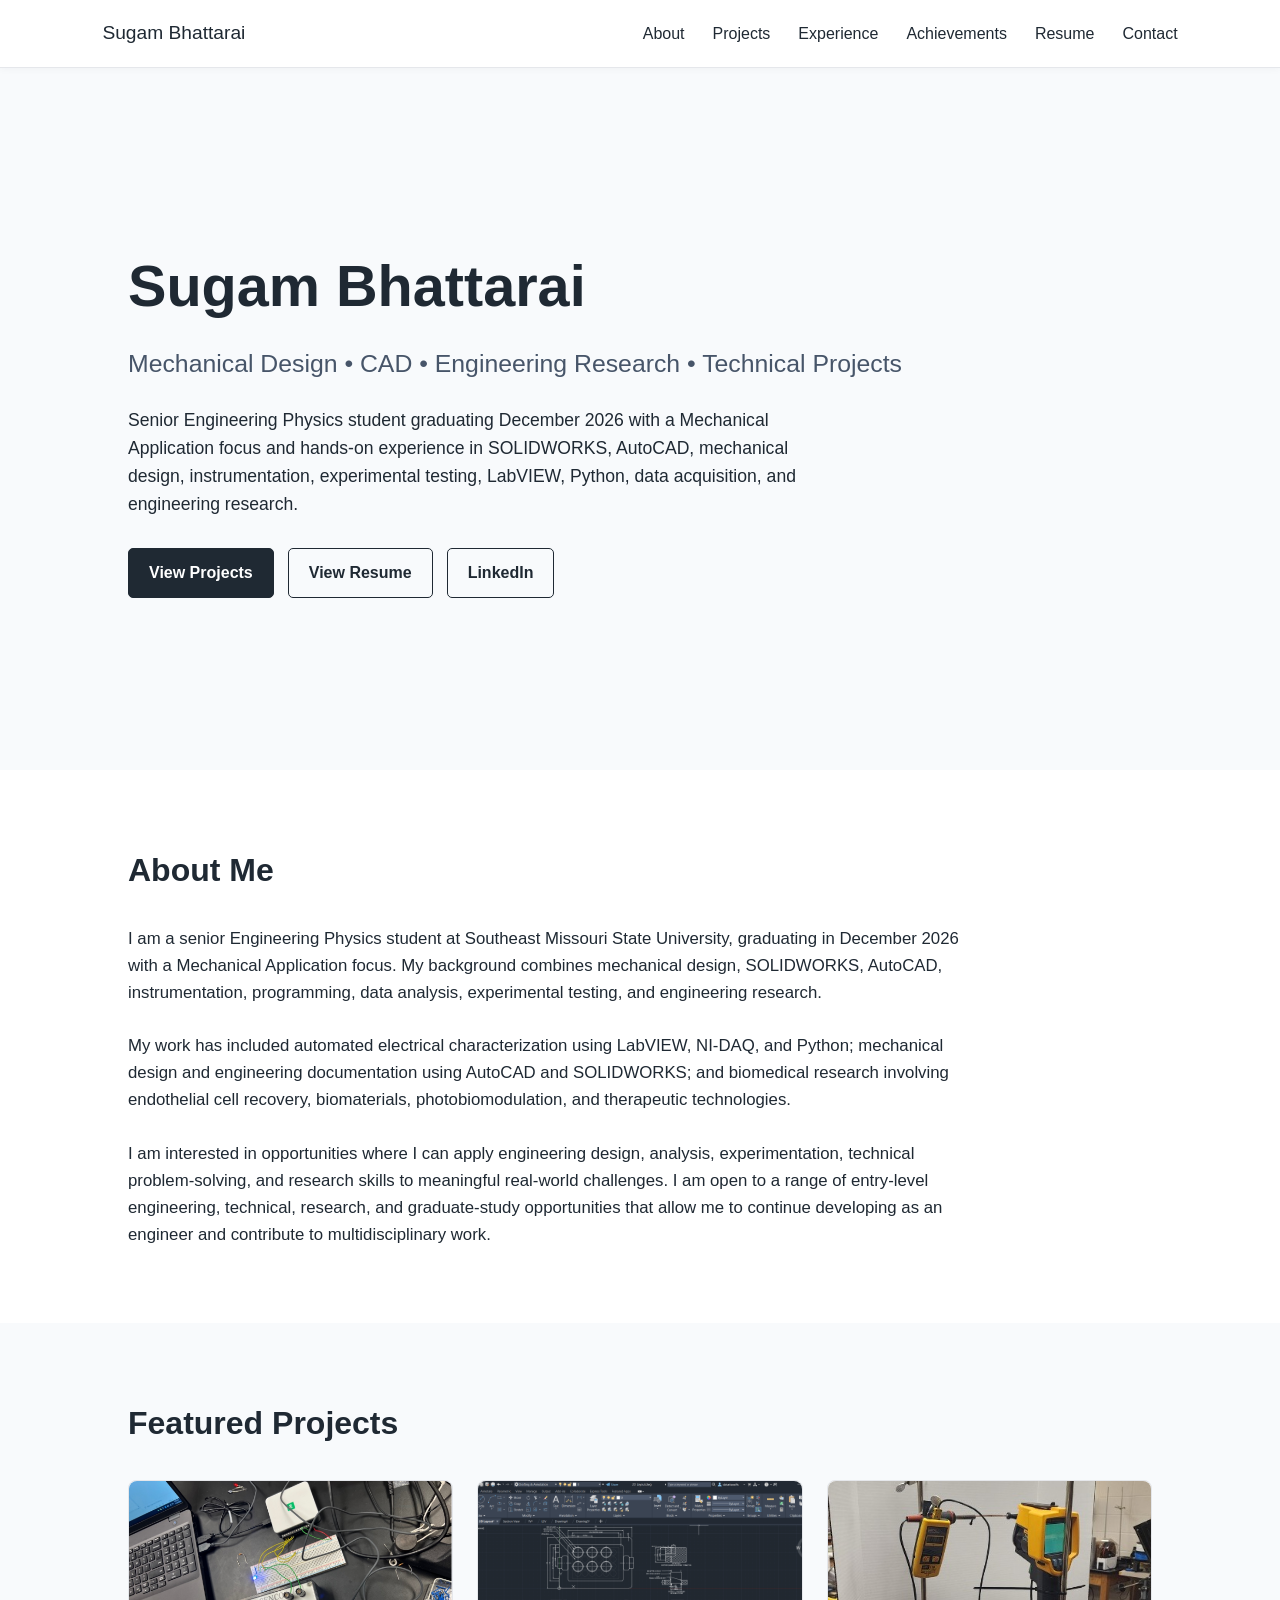
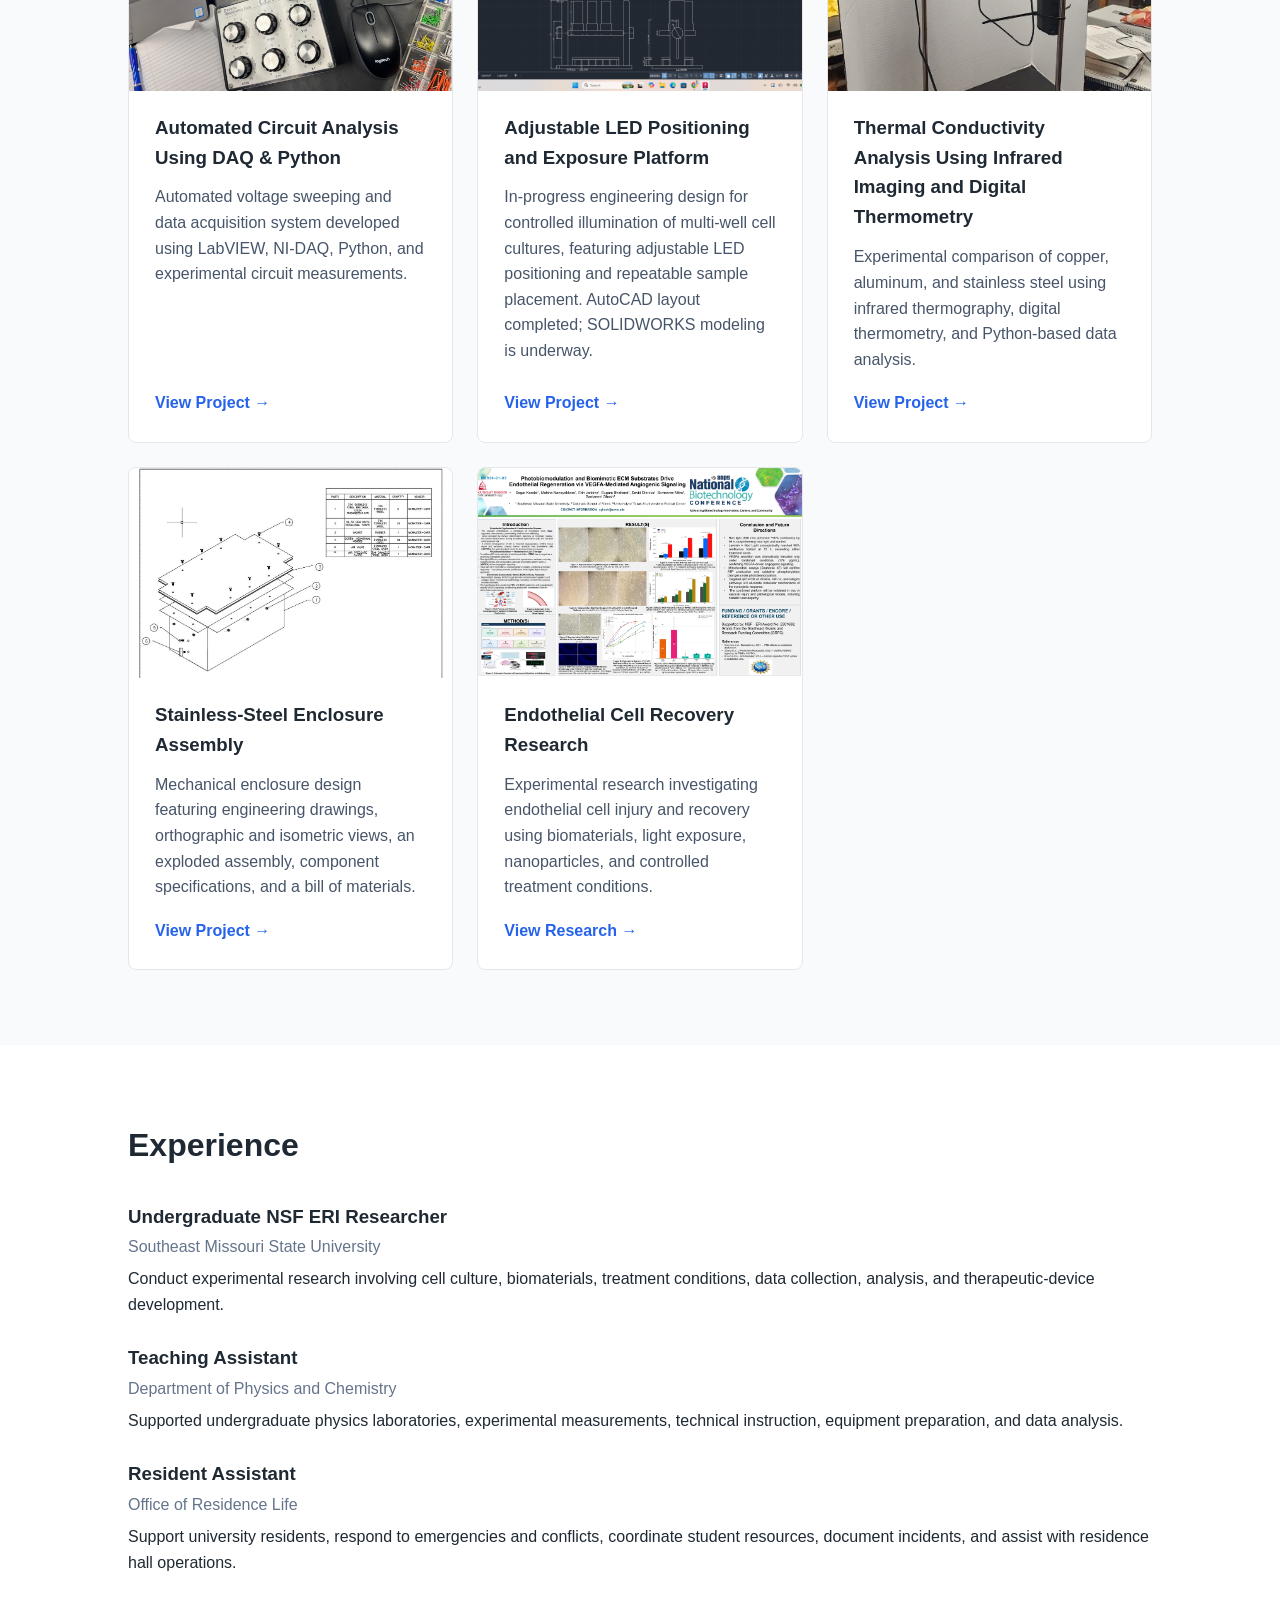
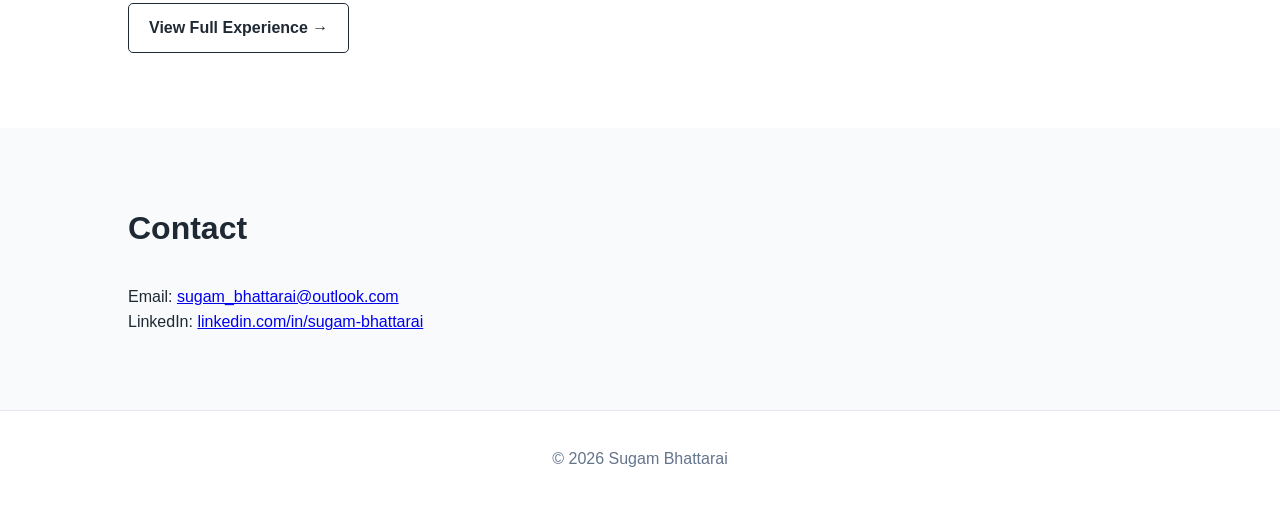
==== commit b792b475: "Fix image source path for LED platform thumbnail" ====
--- a/index.html
+++ b/index.html
@@ -185,7 +185,7 @@
                href="projects/led-exposure-platform.html">
 
                 <img class="project-thumbnail"
-                     src="images/led-platform/autocad-layout.png"
+                     src="images/led-platform/autocad-layout.png.png"
                      alt="AutoCAD layout of adjustable LED exposure platform"
                      loading="lazy">
 
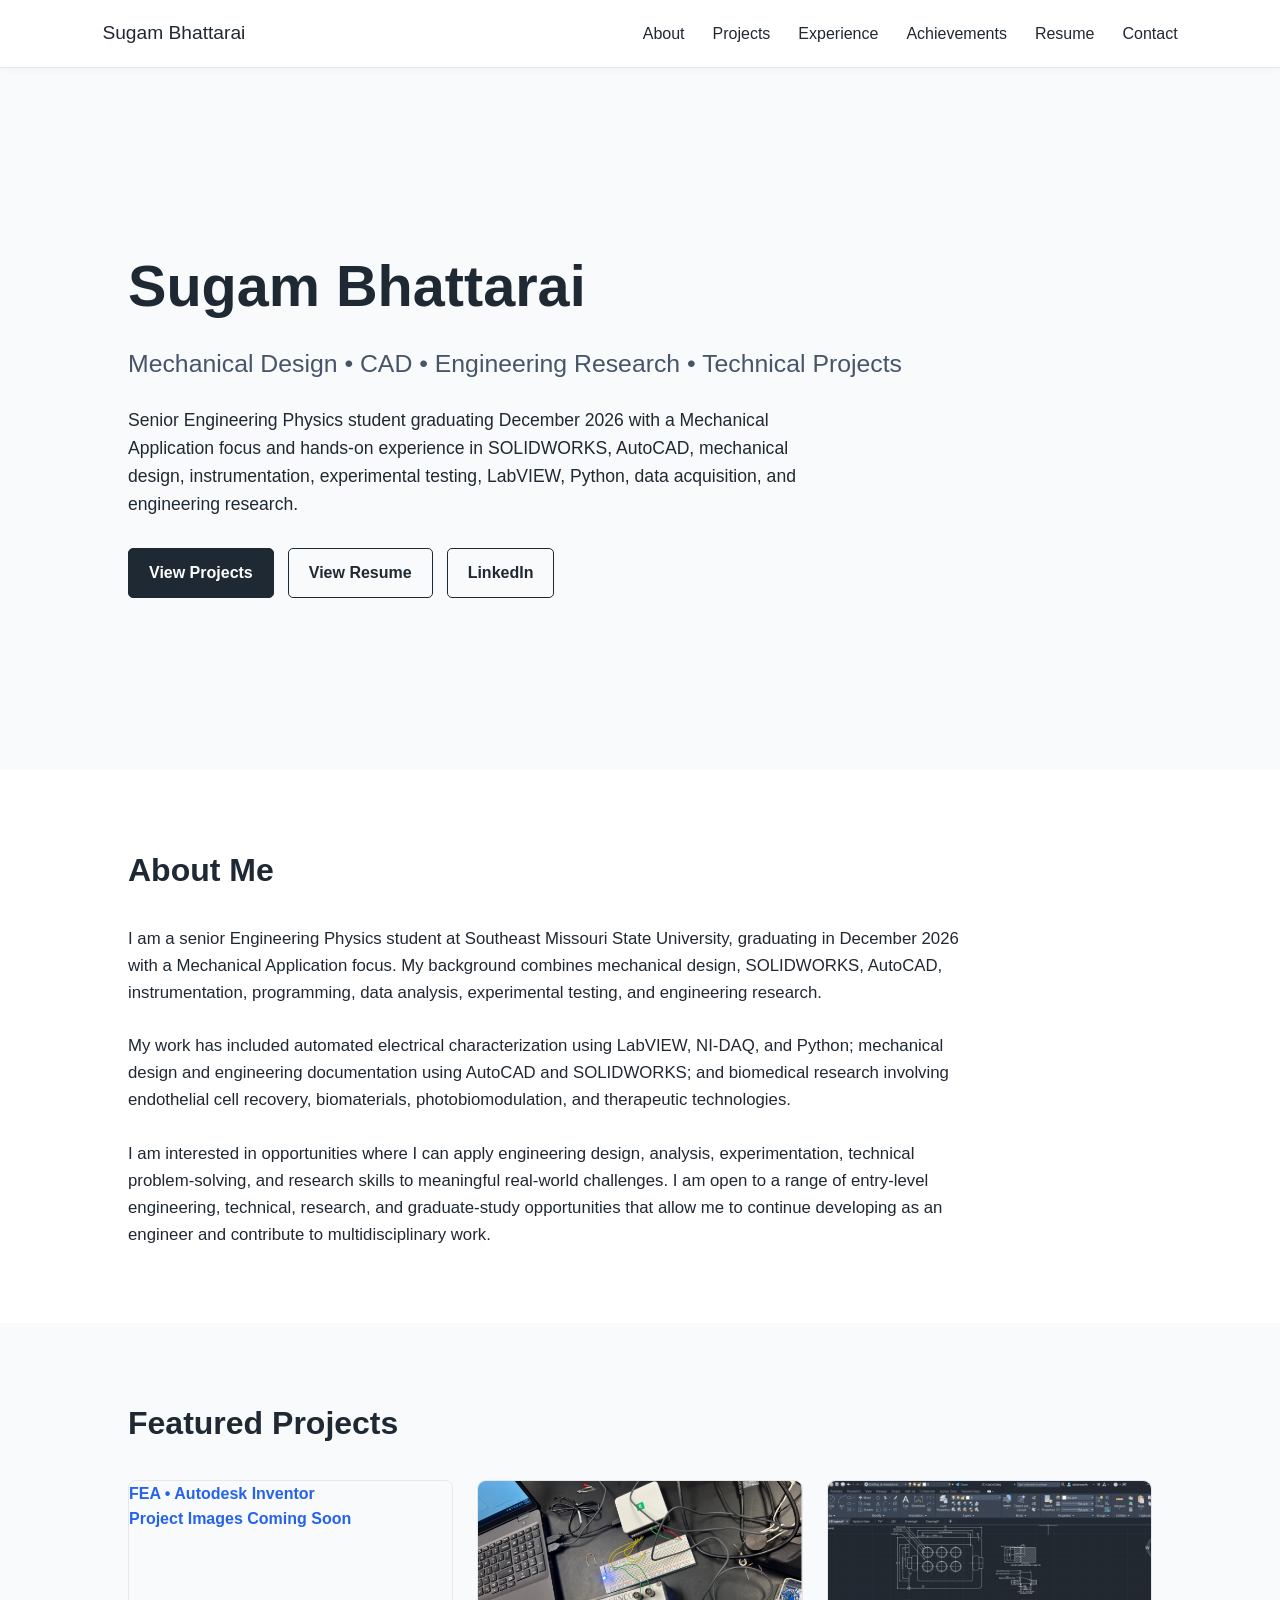
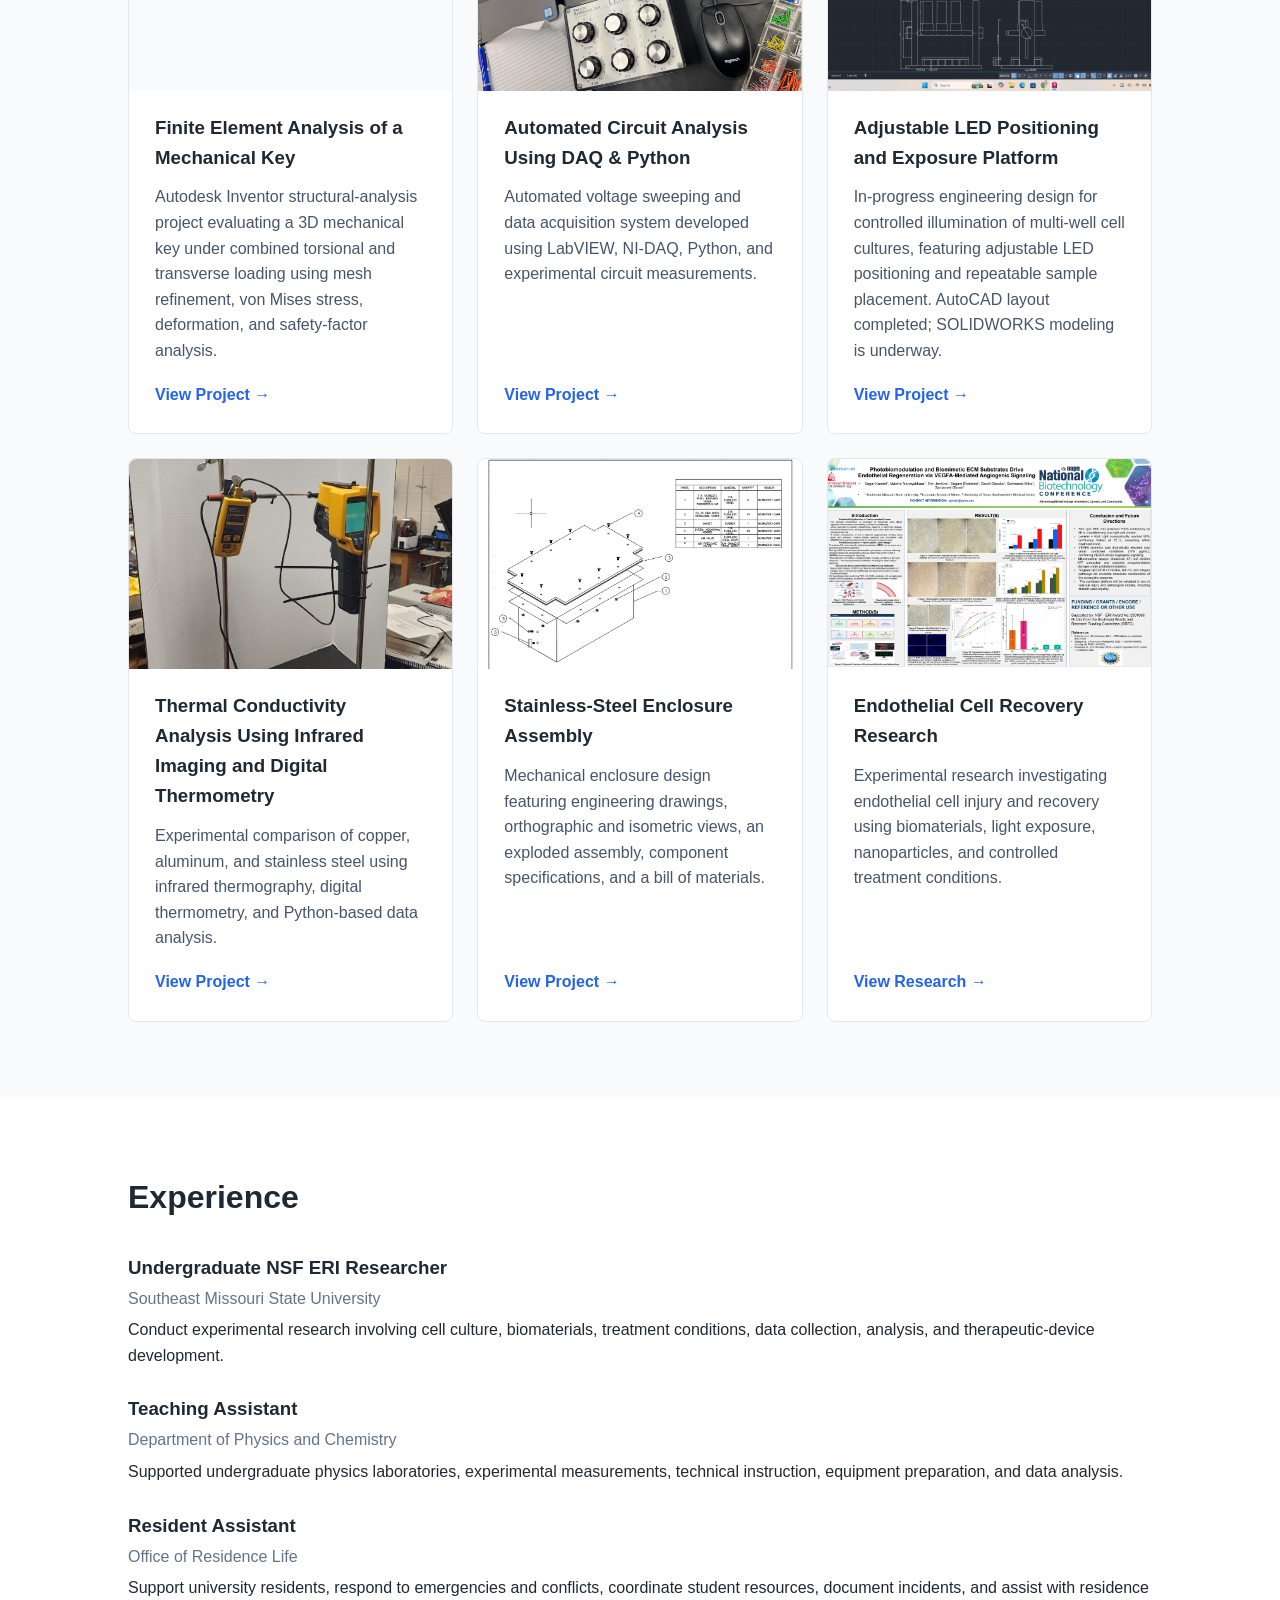
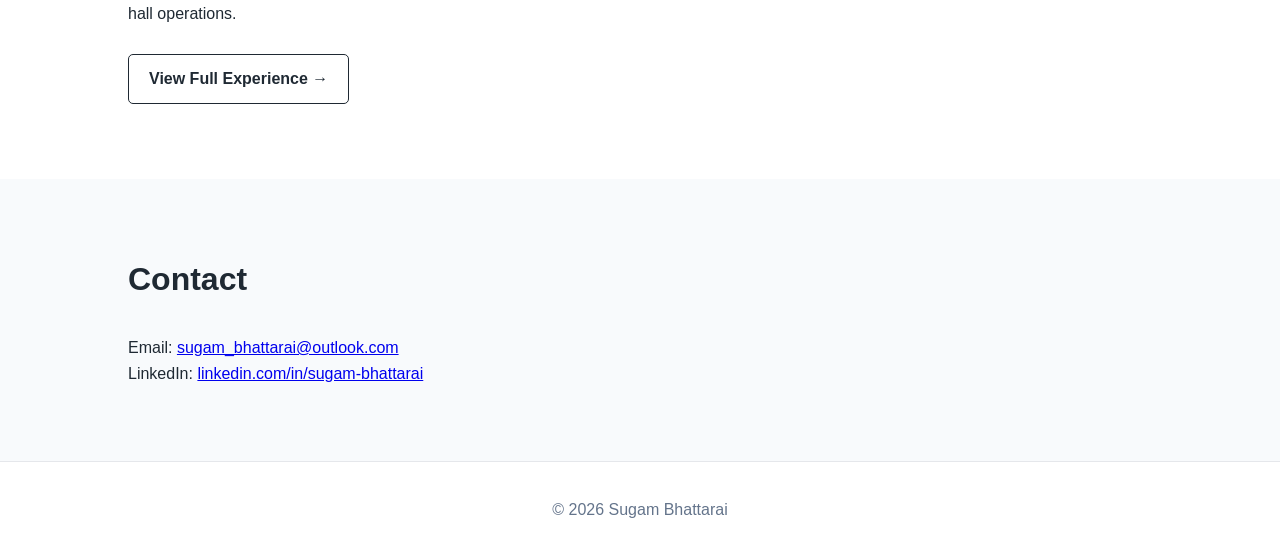
==== commit acc86457: "Add FEA project to homepage Added a project card for the Finite Element Analysis of a Mechanical Key" ====
--- a/index.html
+++ b/index.html
@@ -144,6 +144,38 @@
 
     <div class="project-grid">
 
+        <!-- FEA MECHANICAL KEY PROJECT -->
+
+        <div class="project-card">
+
+            <a class="project-thumbnail-link"
+               href="projects/fea-mechanical-key.html">
+
+                <div class="project-thumbnail project-thumbnail-placeholder">
+                    FEA • Autodesk Inventor
+                    <br>
+                    Project Images Coming Soon
+                </div>
+
+            </a>
+
+            <h3>
+                Finite Element Analysis of a Mechanical Key
+            </h3>
+
+            <p>
+                Autodesk Inventor structural-analysis project evaluating
+                a 3D mechanical key under combined torsional and transverse
+                loading using mesh refinement, von Mises stress,
+                deformation, and safety-factor analysis.
+            </p>
+
+            <a class="project-link"
+               href="projects/fea-mechanical-key.html">
+                View Project →
+            </a>
+
+        </div>
 
         <!-- DAQ PROJECT -->
 
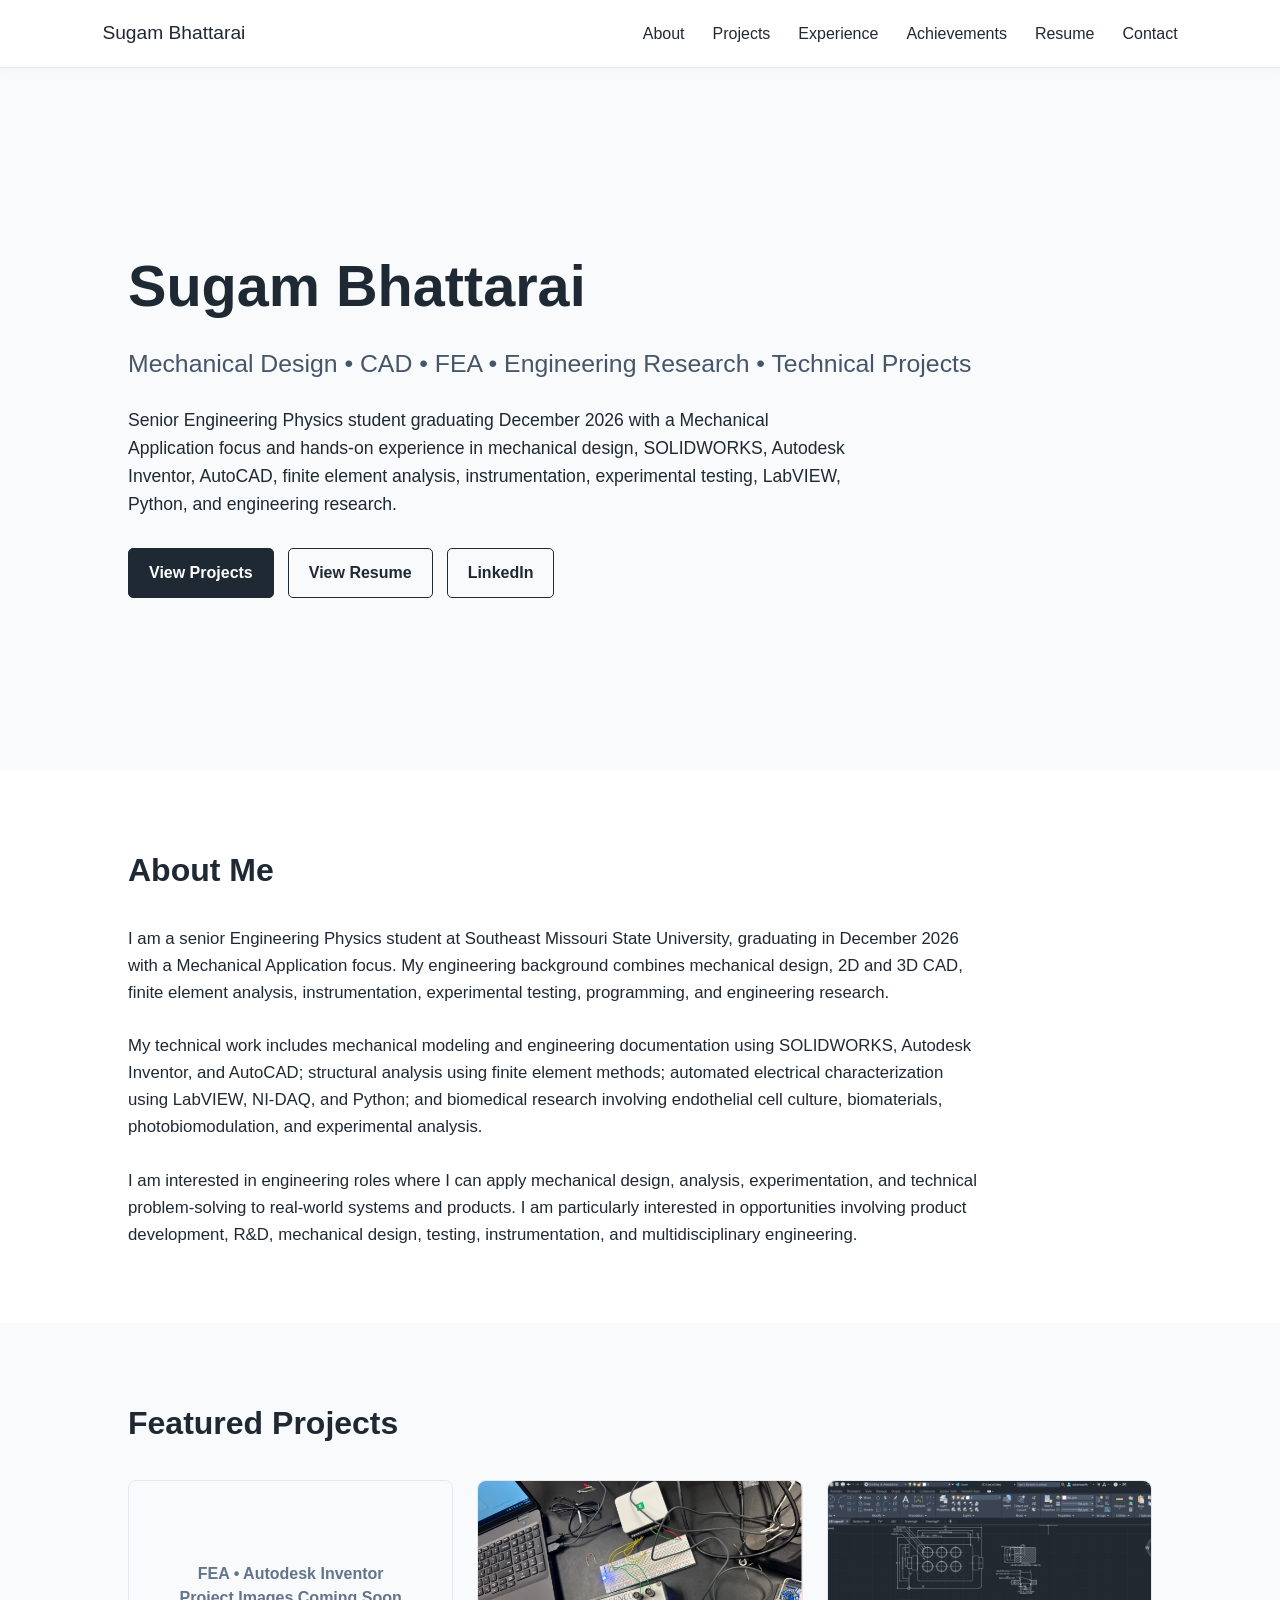
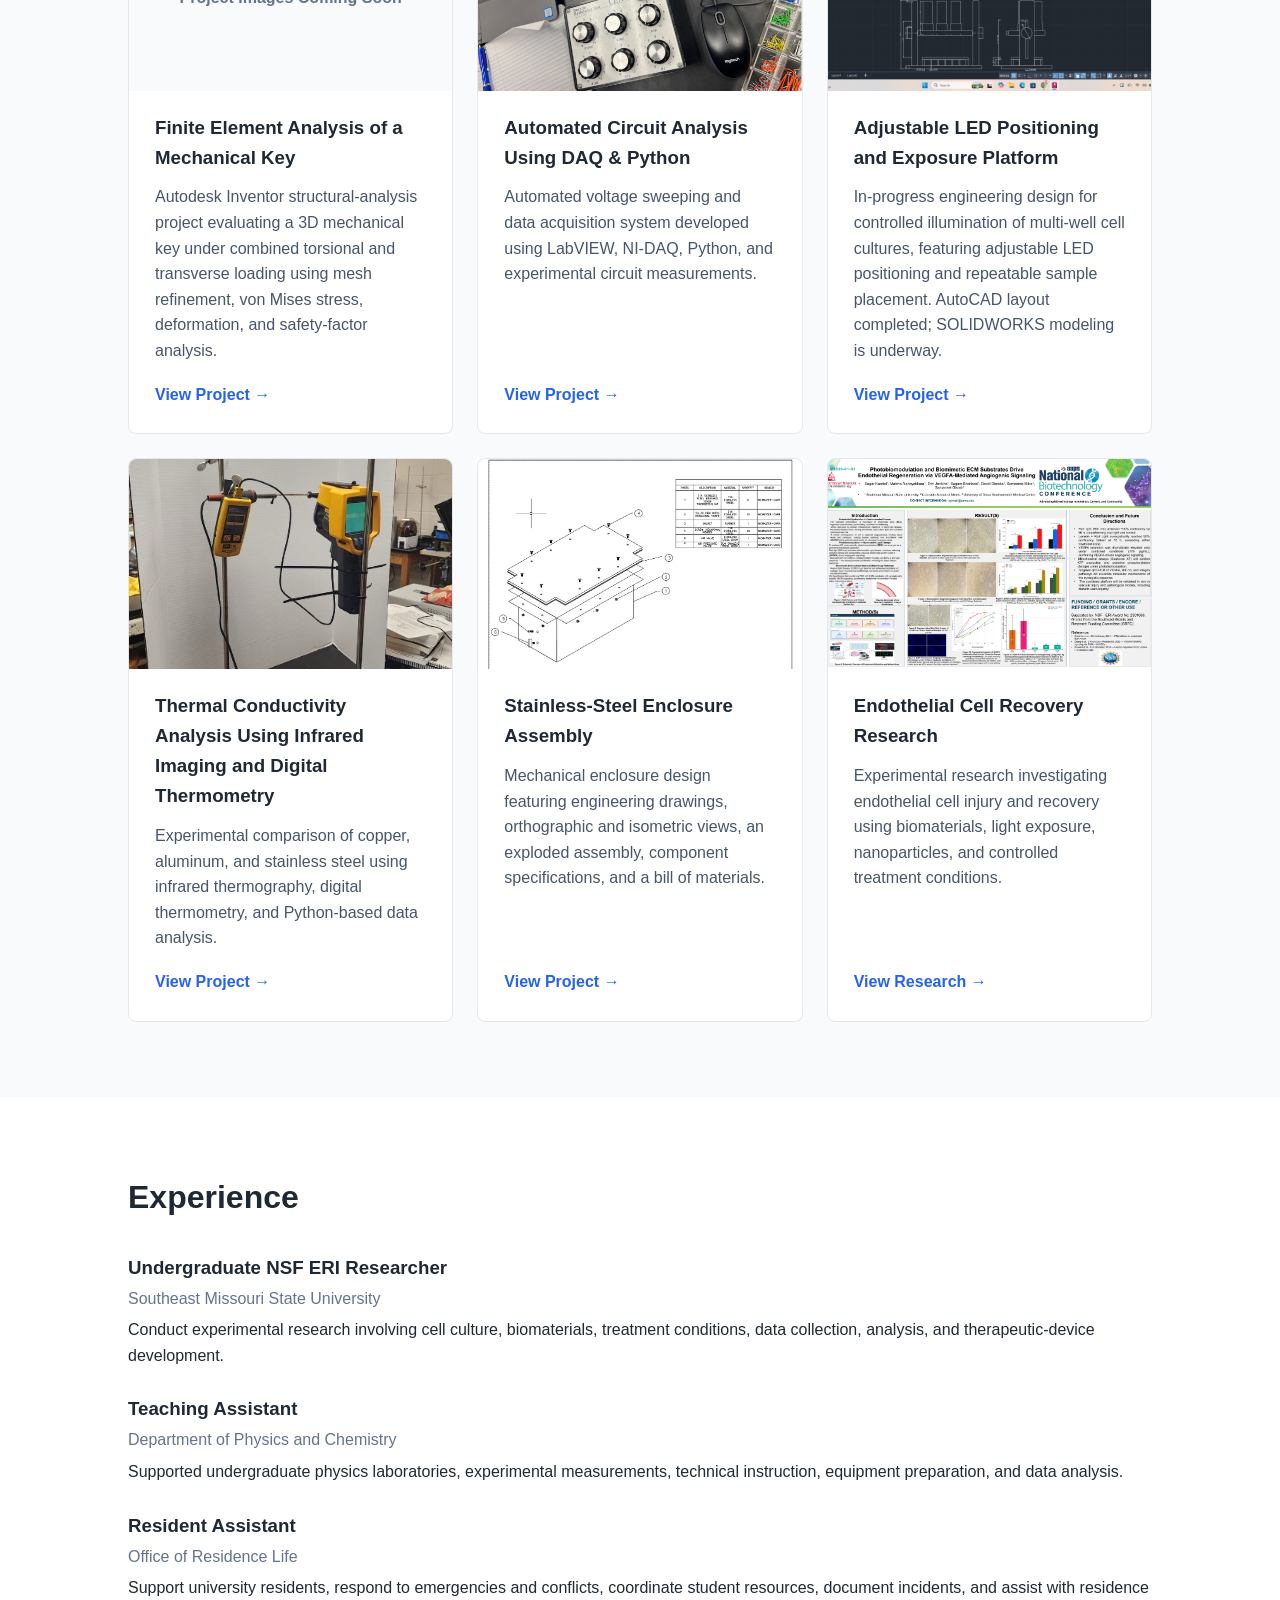
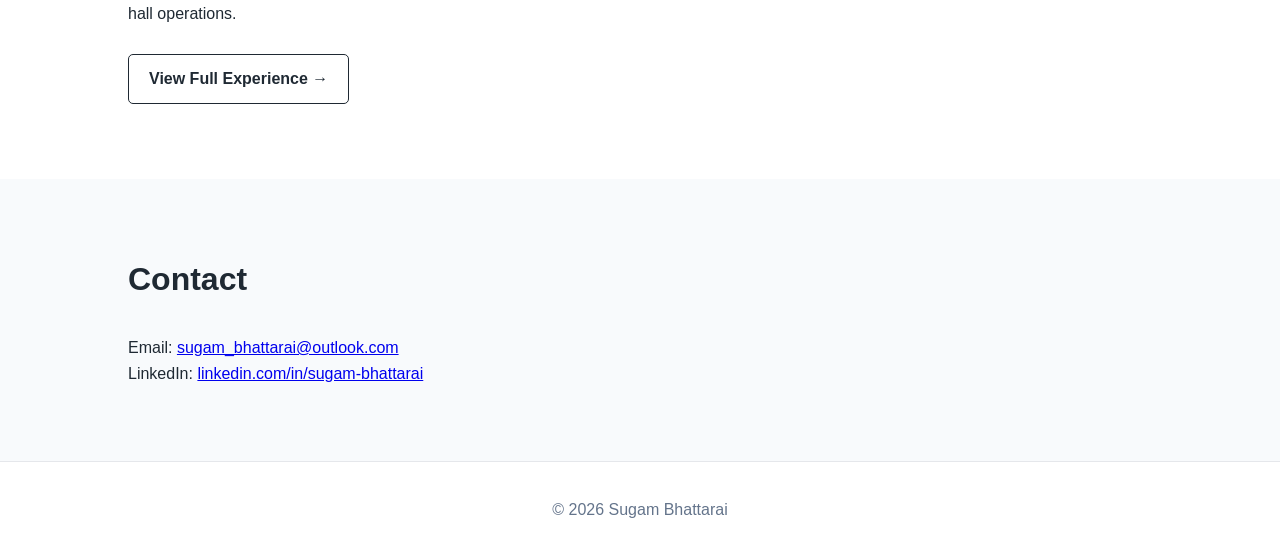
==== commit 3350291a: "Revise personal description and skills in index.html Updated skills and experience descriptions to i" ====
--- a/index.html
+++ b/index.html
@@ -49,16 +49,16 @@
 
         <h1>Sugam Bhattarai</h1>
 
-       <h2>
-    Mechanical Design • CAD • Engineering Research • Technical Projects
+      <h2>
+    Mechanical Design • CAD • FEA • Engineering Research • Technical Projects
 </h2>
 
 <p>
     Senior Engineering Physics student graduating December 2026
     with a Mechanical Application focus and hands-on experience
-    in SOLIDWORKS, AutoCAD, mechanical design, instrumentation,
-    experimental testing, LabVIEW, Python, data acquisition,
-    and engineering research.
+    in mechanical design, SOLIDWORKS, Autodesk Inventor, AutoCAD,
+    finite element analysis, instrumentation, experimental testing,
+    LabVIEW, Python, and engineering research.
 </p>
 
        <div class="buttons">
@@ -98,36 +98,36 @@
 
     <div class="about-text">
 
-        <p>
-            I am a senior Engineering Physics student at Southeast Missouri
-            State University, graduating in December 2026 with a Mechanical
-            Application focus. My background combines mechanical design,
-            SOLIDWORKS, AutoCAD, instrumentation, programming, data analysis,
-            experimental testing, and engineering research.
-        </p>
-
-        <br>
-
-        <p>
-            My work has included automated electrical characterization
-            using LabVIEW, NI-DAQ, and Python; mechanical design and
-            engineering documentation using AutoCAD and SOLIDWORKS; and
-            biomedical research involving endothelial cell recovery,
-            biomaterials, photobiomodulation, and therapeutic technologies.
-        </p>
-
-        <br>
-
-        <p>
-    I am interested in opportunities where I can apply engineering
-    design, analysis, experimentation, technical problem-solving,
-    and research skills to meaningful real-world challenges. I am
-    open to a range of entry-level engineering, technical, research,
-    and graduate-study opportunities that allow me to continue
-    developing as an engineer and contribute to multidisciplinary work.
-</p>
-
-    </div>
+    <p>
+        I am a senior Engineering Physics student at Southeast Missouri
+        State University, graduating in December 2026 with a Mechanical
+        Application focus. My engineering background combines mechanical
+        design, 2D and 3D CAD, finite element analysis, instrumentation,
+        experimental testing, programming, and engineering research.
+    </p>
+
+    <br>
+
+    <p>
+        My technical work includes mechanical modeling and engineering
+        documentation using SOLIDWORKS, Autodesk Inventor, and AutoCAD;
+        structural analysis using finite element methods; automated
+        electrical characterization using LabVIEW, NI-DAQ, and Python;
+        and biomedical research involving endothelial cell culture,
+        biomaterials, photobiomodulation, and experimental analysis.
+    </p>
+
+    <br>
+
+    <p>
+        I am interested in engineering roles where I can apply mechanical
+        design, analysis, experimentation, and technical problem-solving
+        to real-world systems and products. I am particularly interested
+        in opportunities involving product development, R&D, mechanical
+        design, testing, instrumentation, and multidisciplinary engineering.
+    </p>
+
+</div>
 
 </section>
 
--- a/style.css
+++ b/style.css
@@ -606,3 +606,18 @@
     }
 
 }
+
+/* ====================================================== */
+/* FEA PROJECT TEMPORARY THUMBNAIL */
+/* ====================================================== */
+
+.project-thumbnail-placeholder {
+    display: flex;
+    align-items: center;
+    justify-content: center;
+    text-align: center;
+    padding: 24px;
+    color: #64748b;
+    font-weight: 700;
+    line-height: 1.5;
+}
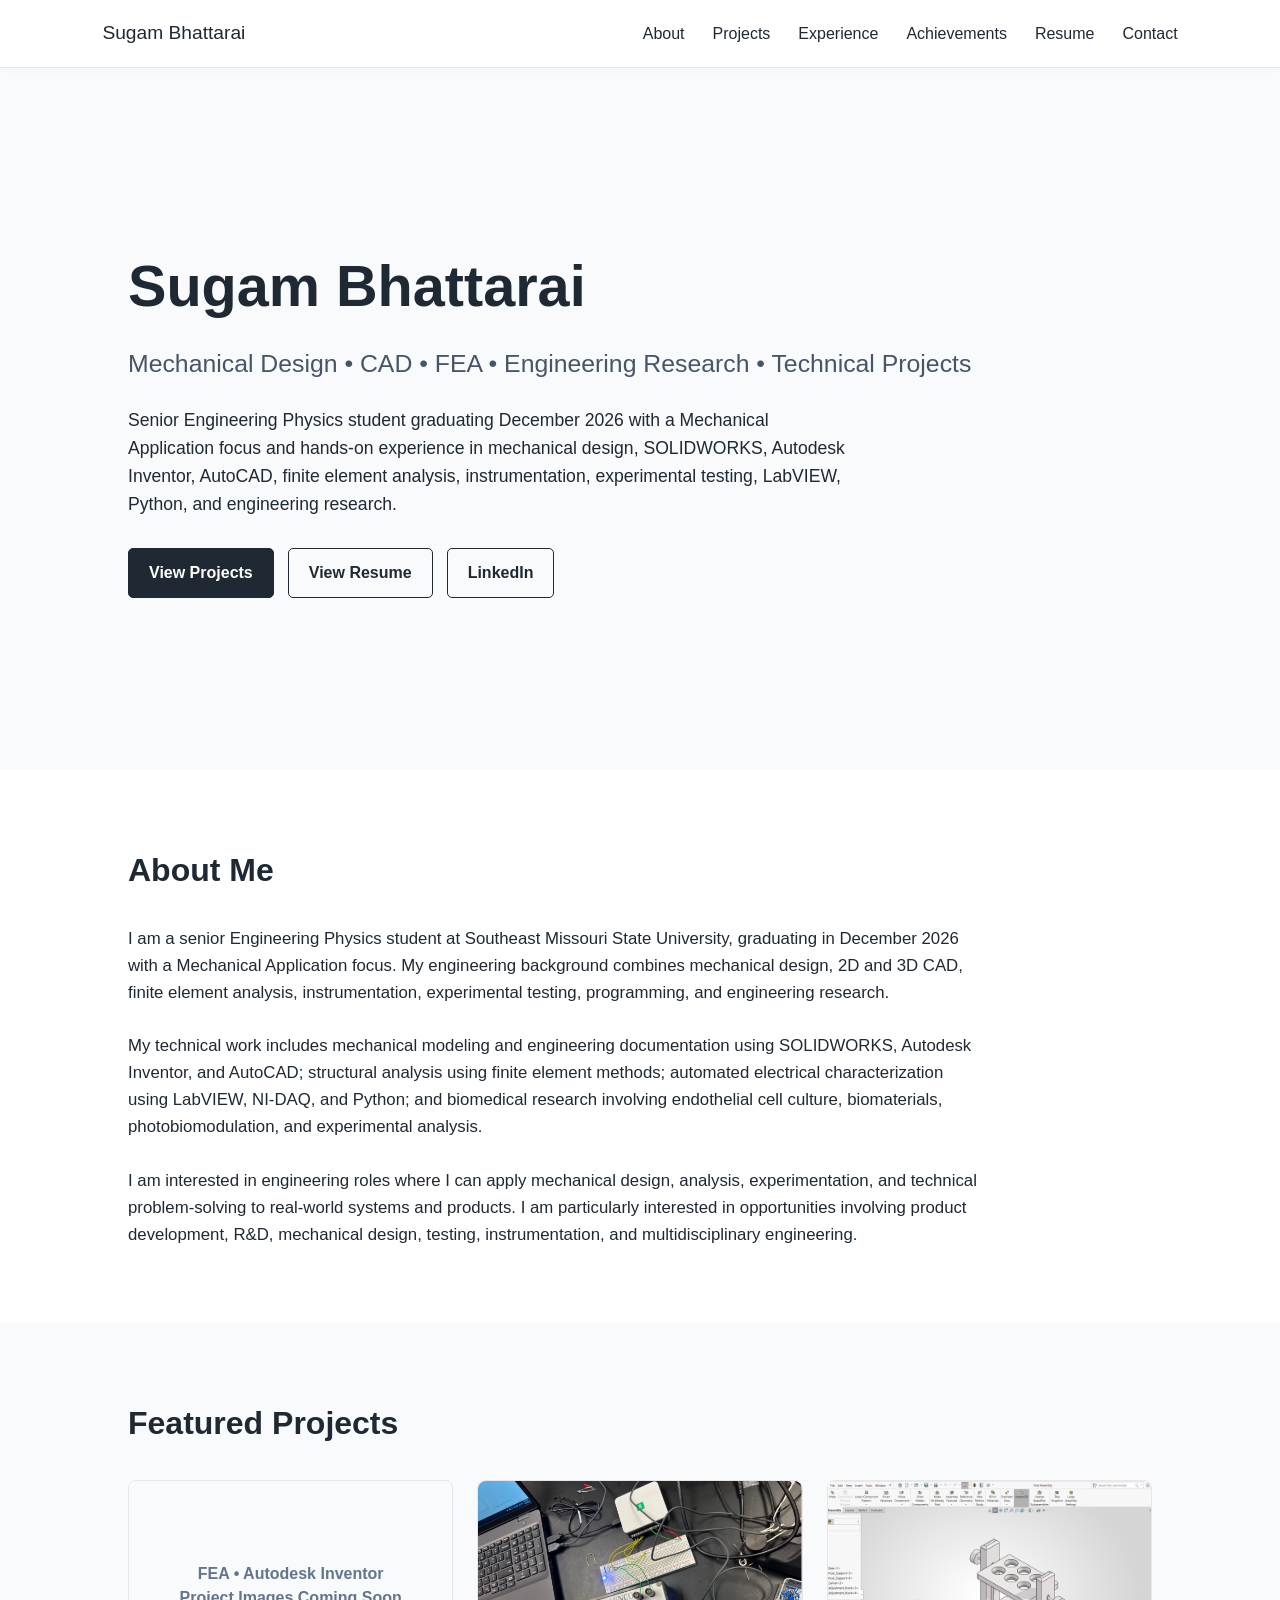
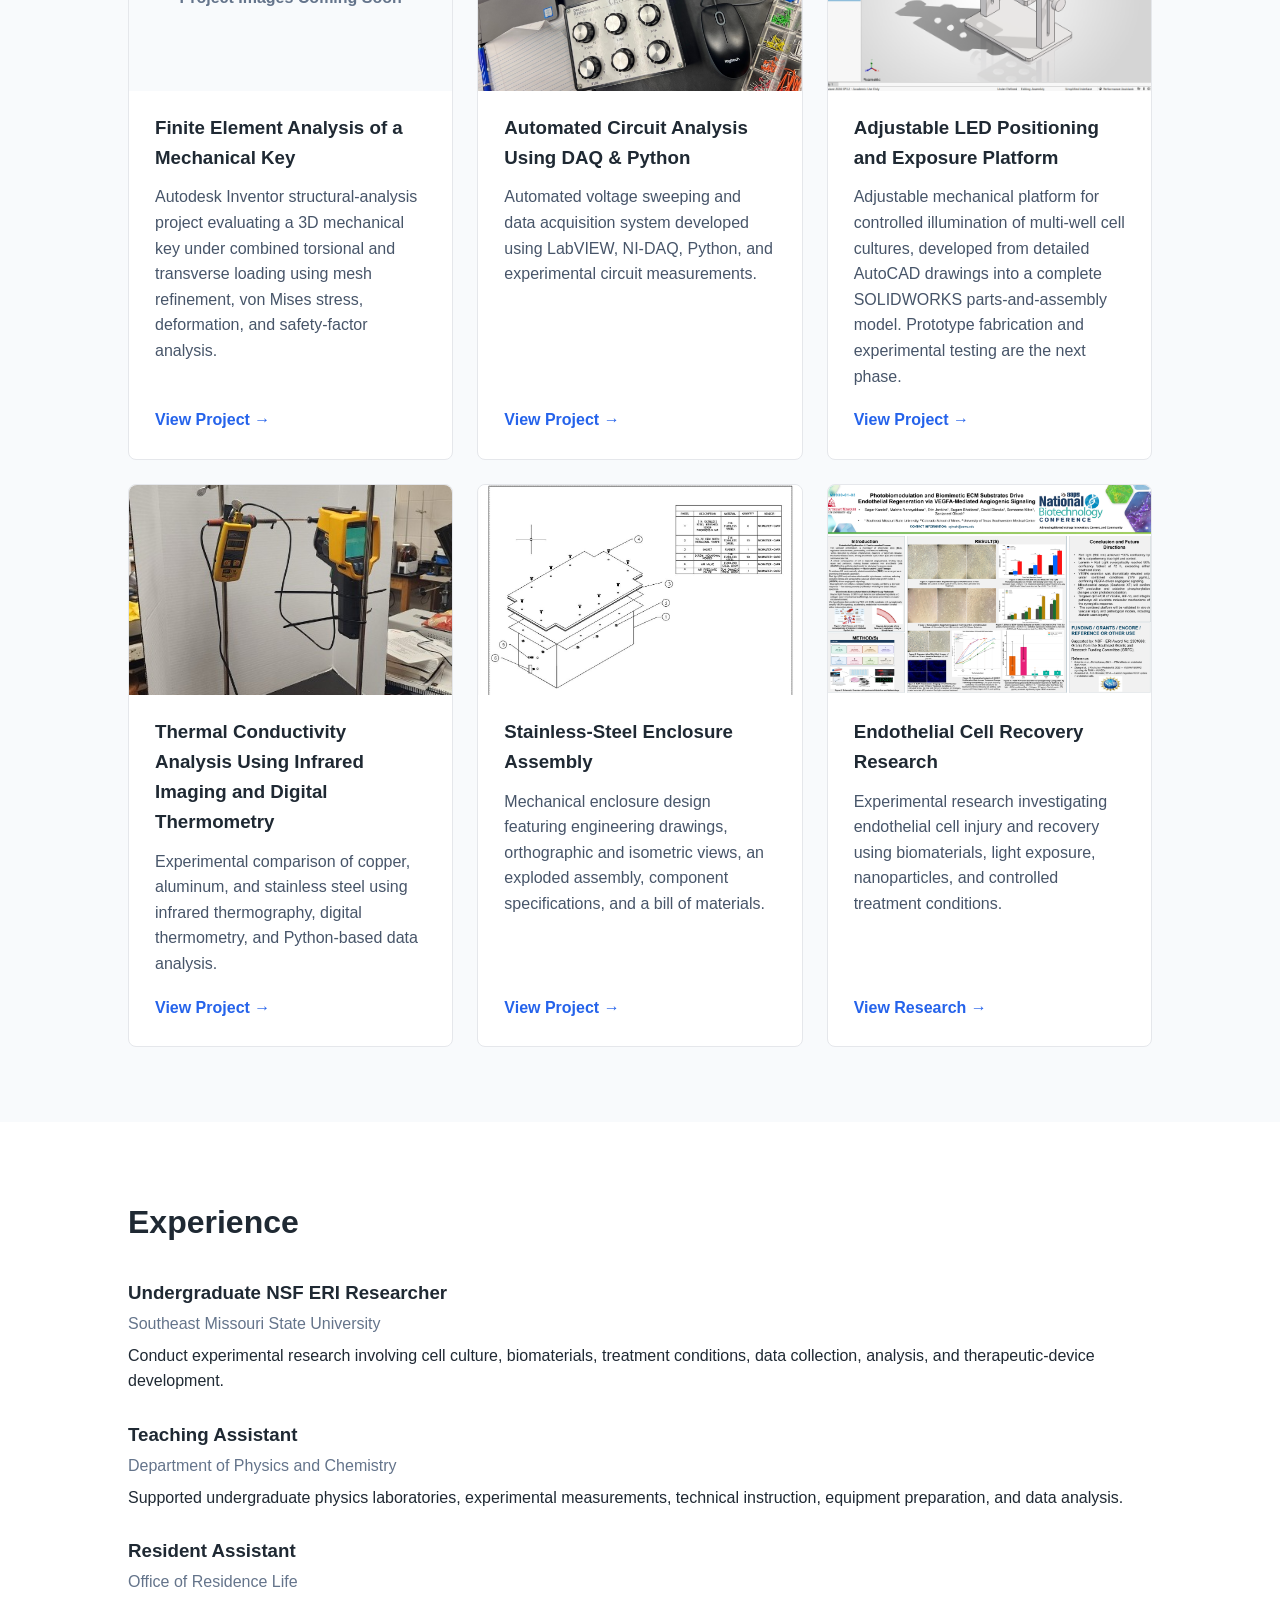
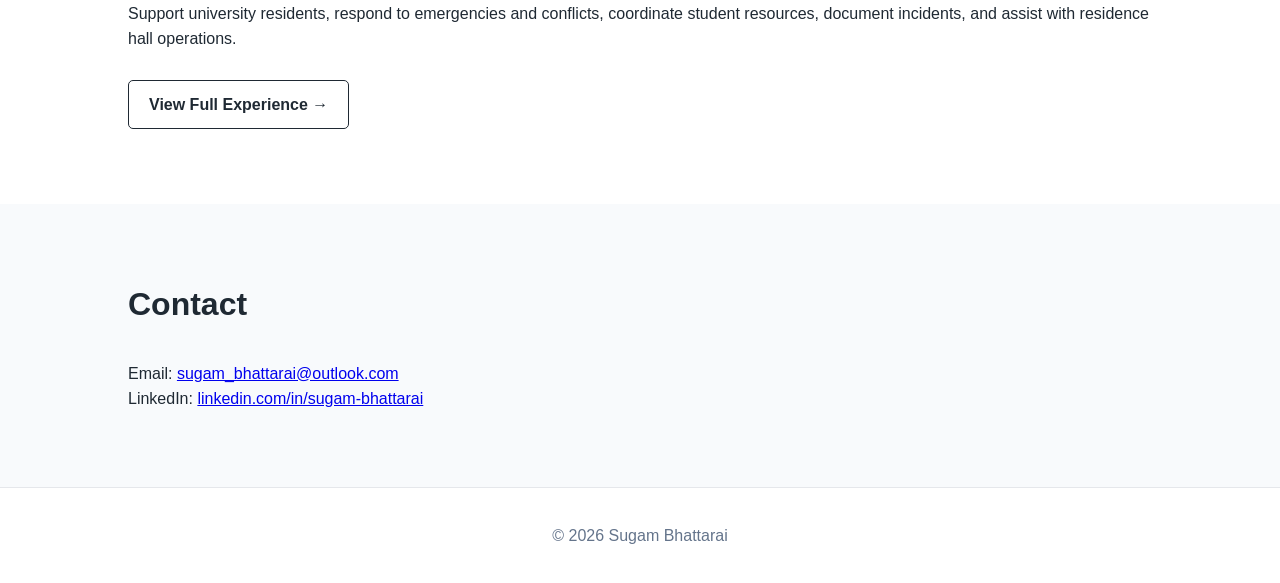
==== commit cc482a39: "Update LED platform project thumbnail" ====
--- a/index.html
+++ b/index.html
@@ -215,11 +215,10 @@
 
             <a class="project-thumbnail-link"
                href="projects/led-exposure-platform.html">
-
-                <img class="project-thumbnail"
-                     src="images/led-platform/autocad-layout.png.png"
-                     alt="AutoCAD layout of adjustable LED exposure platform"
-                     loading="lazy">
+<img class="project-thumbnail"
+     src="images/led-platform/solidworks-assembly-isometric.png"
+     alt="SOLIDWORKS assembly of adjustable LED positioning and exposure platform"
+     loading="lazy">
 
             </a>
 
@@ -227,12 +226,12 @@
                 Adjustable LED Positioning and Exposure Platform
             </h3>
 
-            <p>
-                In-progress engineering design for controlled illumination
-                of multi-well cell cultures, featuring adjustable LED positioning
-                and repeatable sample placement. AutoCAD layout completed;
-                SOLIDWORKS modeling is underway.
-            </p>
+           <p>
+    Adjustable mechanical platform for controlled illumination
+    of multi-well cell cultures, developed from detailed AutoCAD
+    drawings into a complete SOLIDWORKS parts-and-assembly model.
+    Prototype fabrication and experimental testing are the next phase.
+</p>
 
             <a class="project-link"
                href="projects/led-exposure-platform.html">
